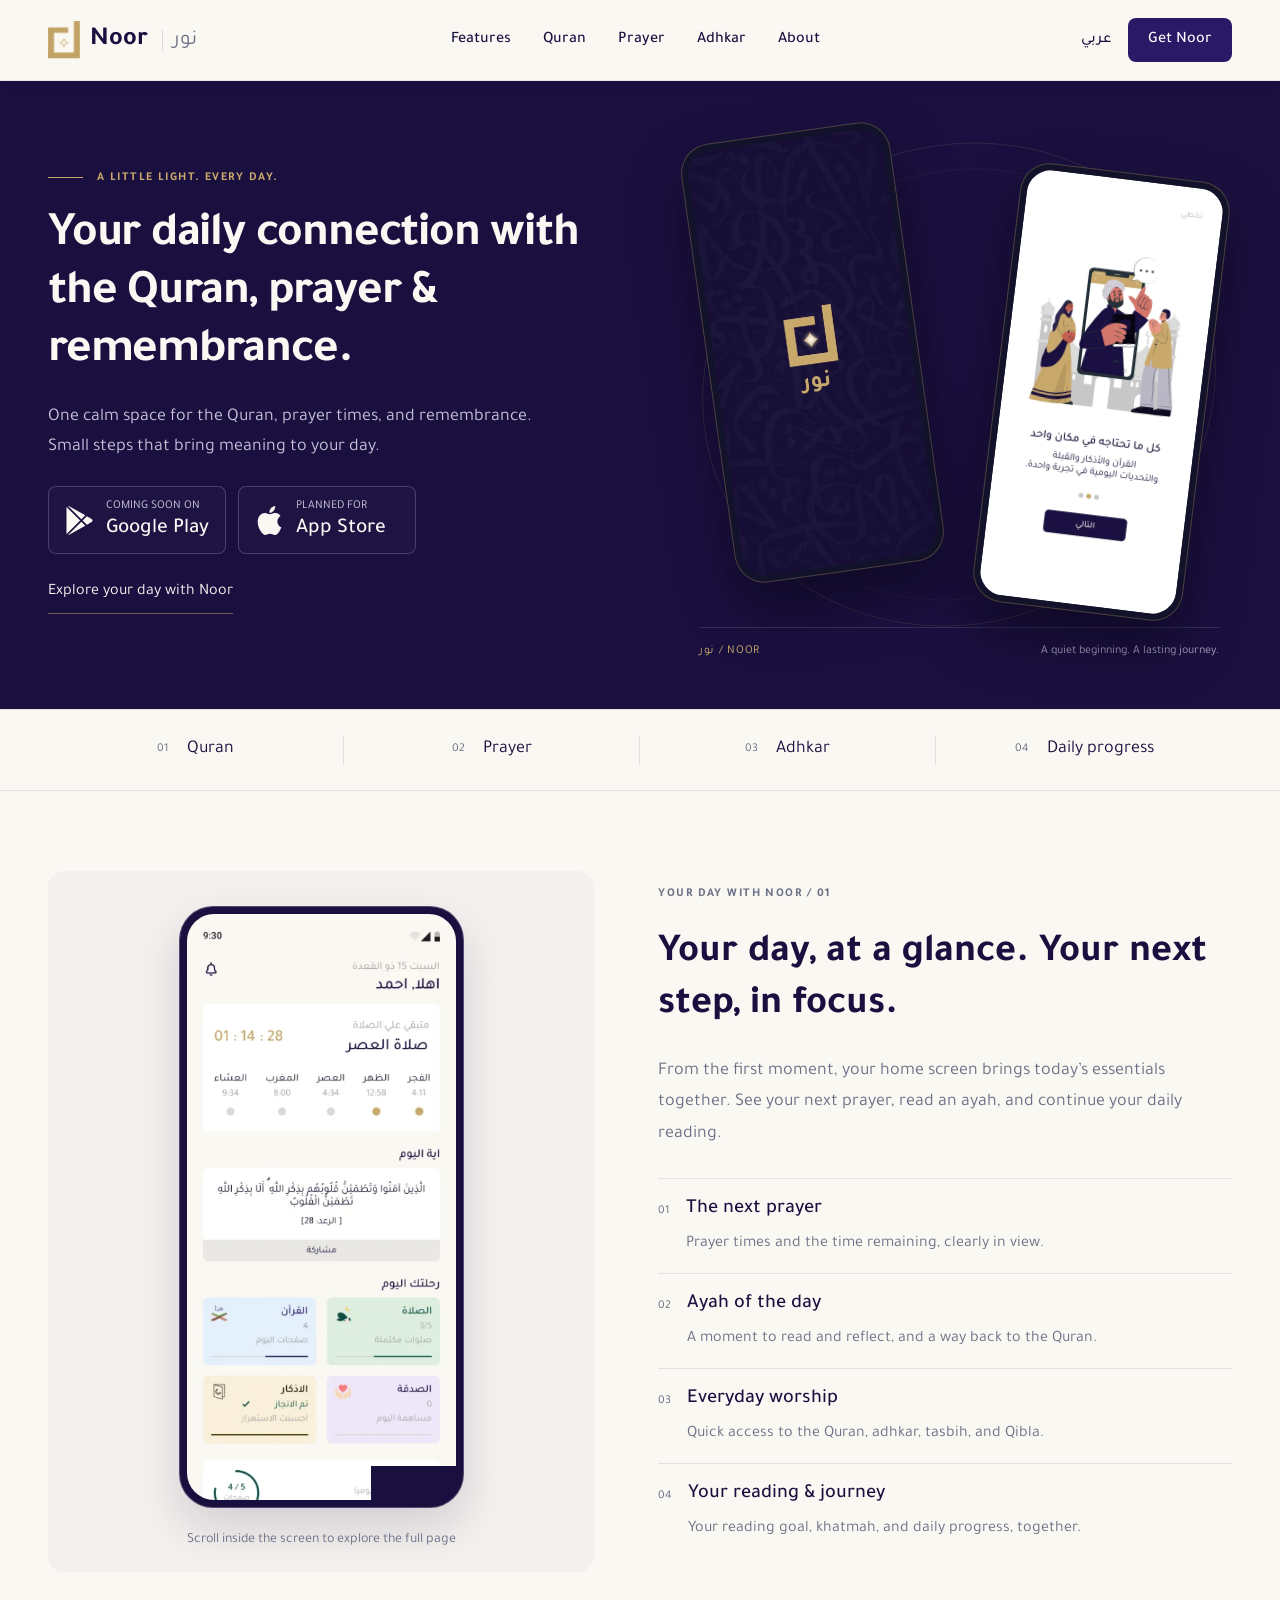
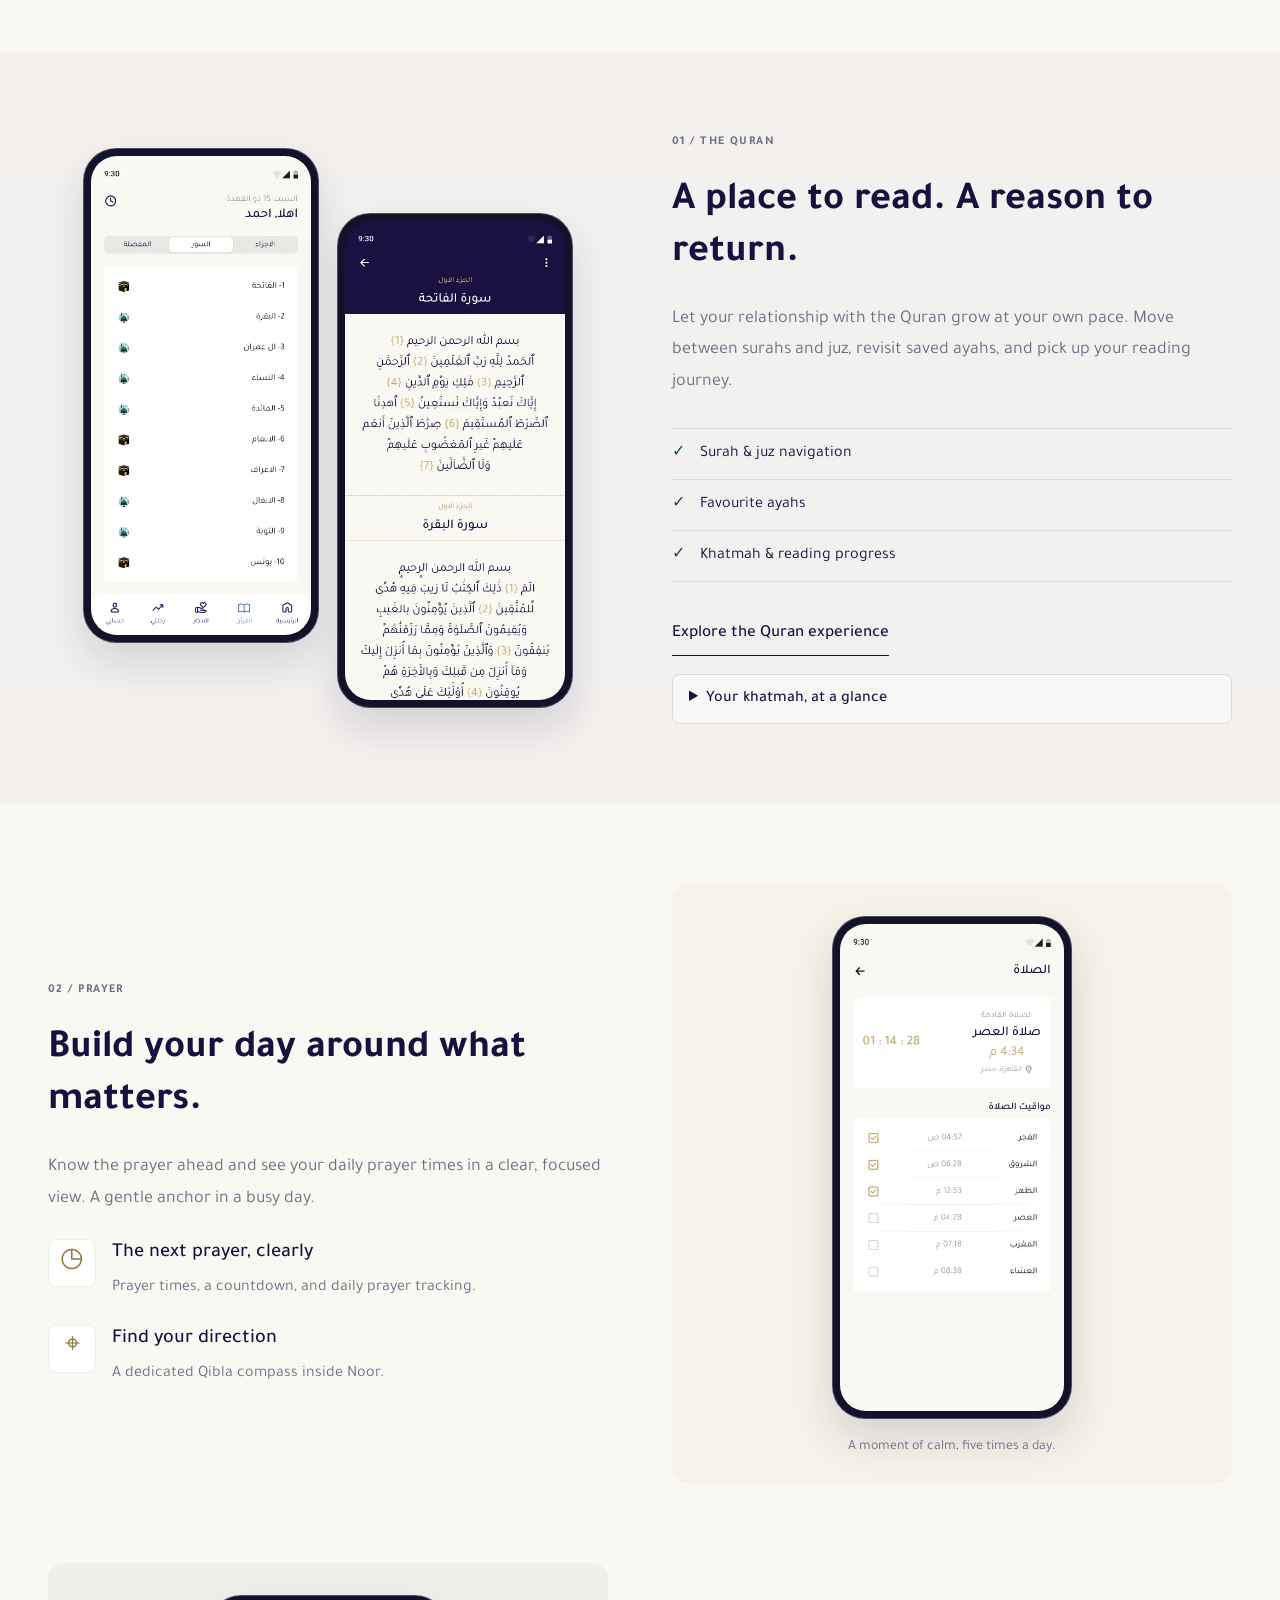
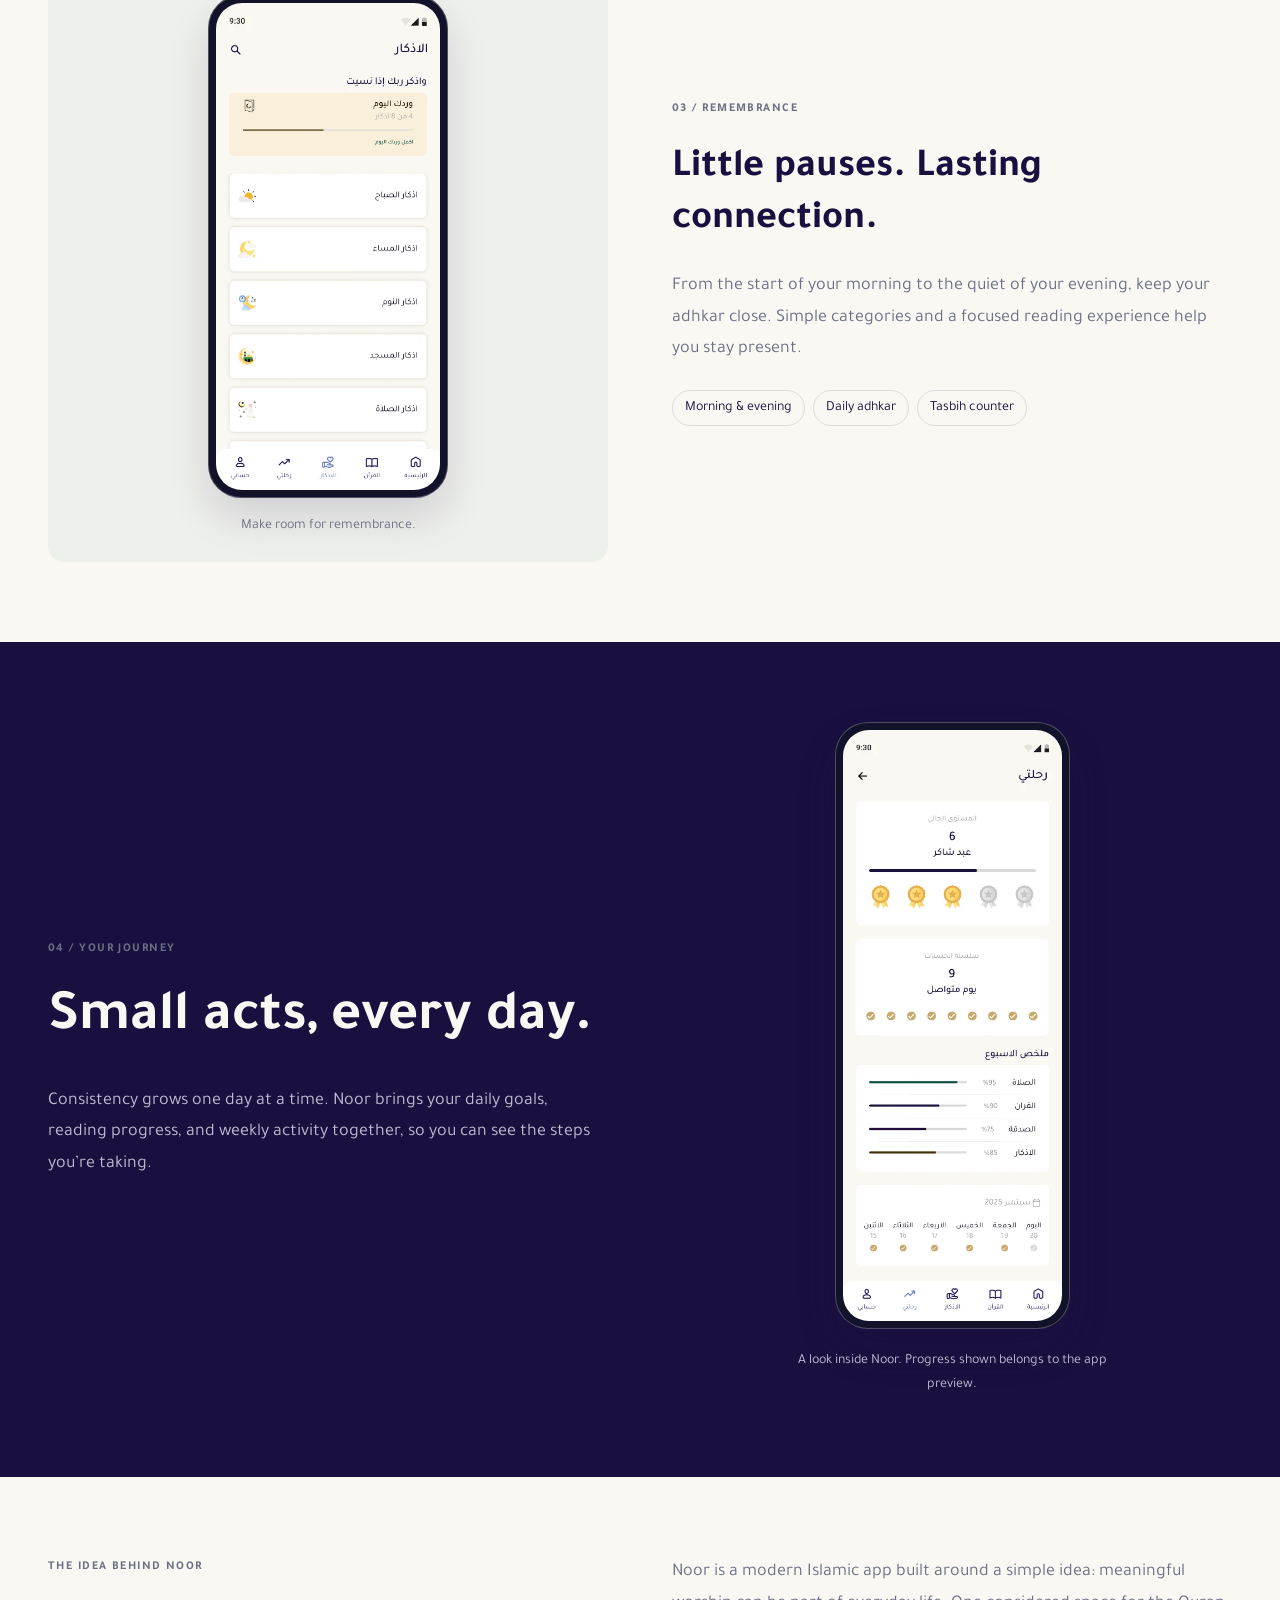
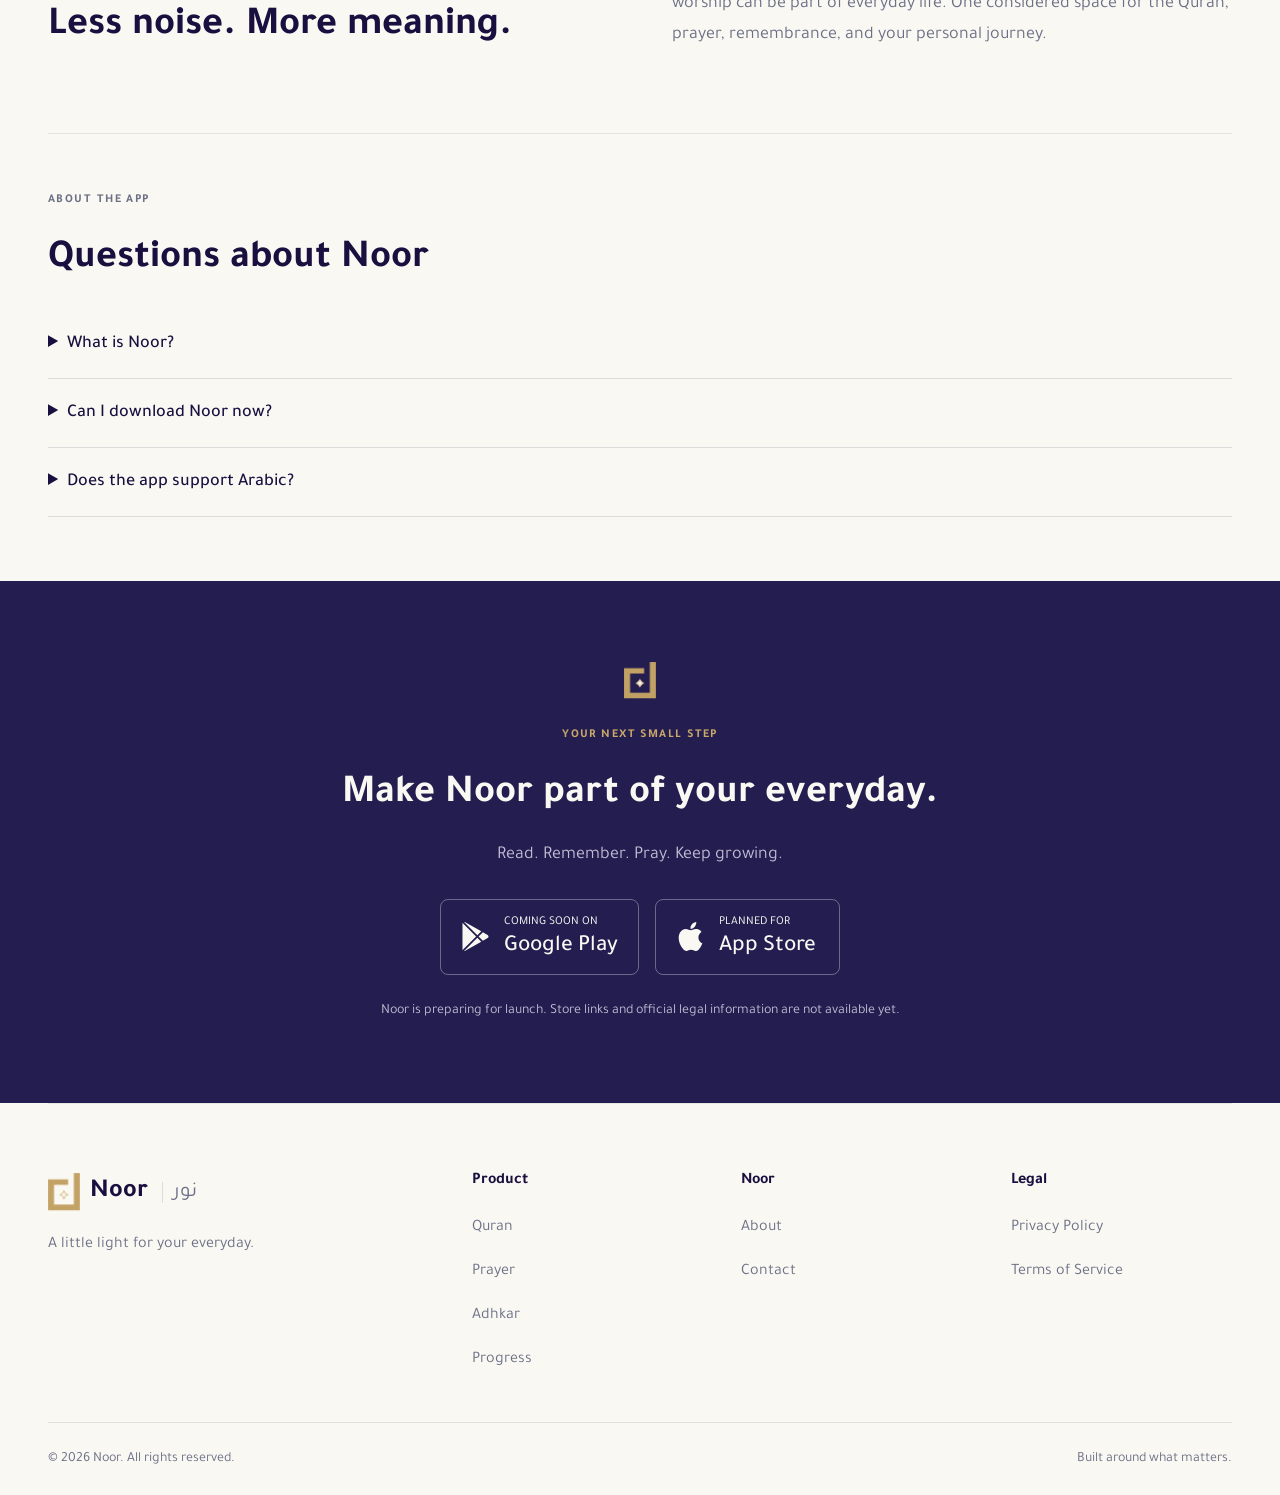
==== en/index.html @ 173e36ae "first commit" ====
<!doctype html>
<html lang="en" dir="ltr"><head><meta charset="utf-8"><meta name="viewport" content="width=device-width, initial-scale=1"><title>Noor — Quran, Prayer Times &amp; Adhkar App</title><meta name="description" content="Discover Noor, an Islamic app for Quran reading, khatmah progress, prayer times, adhkar, tasbih and Qibla. Explore the app ahead of launch."><meta property="og:title" content="Noor — Quran, Prayer Times &amp; Adhkar App"><meta property="og:description" content="Discover Noor, an Islamic app for Quran reading, khatmah progress, prayer times, adhkar, tasbih and Qibla. Explore the app ahead of launch."><meta property="og:type" content="website"><meta property="og:image" content="https://noor-daily-companion.kimberlysmithv894339.chatgpt.site/assets/noor-share-original.jpg"><meta property="og:image:width" content="1200"><meta property="og:image:height" content="630"><meta property="og:image:type" content="image/jpeg"><meta property="og:image:alt" content="نور — رفيقك اليومي في رحلتك الإيمانية"><meta name="twitter:image" content="https://noor-daily-companion.kimberlysmithv894339.chatgpt.site/assets/noor-share-original.jpg"><meta name="twitter:card" content="summary_large_image"><meta name="twitter:title" content="Noor — Quran, Prayer Times &amp; Adhkar App"><meta name="twitter:description" content="Discover Noor, an Islamic app for Quran reading, khatmah progress, prayer times, adhkar, tasbih and Qibla. Explore the app ahead of launch."><link rel="canonical" href="https://noor-daily-companion.kimberlysmithv894339.chatgpt.site/en/"><link rel="icon" href="/assets/logo-transparent.png"><link rel="stylesheet" href="/style.css"><script src="/config.js" defer></script><script src="/app.js" defer></script><meta name="robots" content="index,follow,max-image-preview:large"><meta property="og:url" content="https://noor-daily-companion.kimberlysmithv894339.chatgpt.site/en/"><meta property="og:locale" content="en_US"><meta property="og:locale:alternate" content="ar_AR"><meta property="og:site_name" content="Noor — نور"><link rel="alternate" hreflang="ar" href="https://noor-daily-companion.kimberlysmithv894339.chatgpt.site/"><link rel="alternate" hreflang="en" href="https://noor-daily-companion.kimberlysmithv894339.chatgpt.site/en/"><link rel="alternate" hreflang="x-default" href="https://noor-daily-companion.kimberlysmithv894339.chatgpt.site/"><script type="application/ld+json">{"@context": "https://schema.org", "@graph": [{"@type": "Organization", "@id": "https://noor-daily-companion.kimberlysmithv894339.chatgpt.site/#organization", "name": "Noor — نور", "url": "https://noor-daily-companion.kimberlysmithv894339.chatgpt.site/", "logo": {"@type": "ImageObject", "url": "https://noor-daily-companion.kimberlysmithv894339.chatgpt.site/assets/logo-transparent.png"}}, {"@type": "WebSite", "@id": "https://noor-daily-companion.kimberlysmithv894339.chatgpt.site/#website", "url": "https://noor-daily-companion.kimberlysmithv894339.chatgpt.site/", "name": "Noor — نور", "inLanguage": ["ar", "en"], "publisher": {"@id": "https://noor-daily-companion.kimberlysmithv894339.chatgpt.site/#organization"}}, {"@type": "WebPage", "@id": "https://noor-daily-companion.kimberlysmithv894339.chatgpt.site/en/#webpage", "url": "https://noor-daily-companion.kimberlysmithv894339.chatgpt.site/en/", "name": "Noor — Quran, Prayer Times & Adhkar App", "description": "Discover Noor, an Islamic app for Quran reading, khatmah progress, prayer times, adhkar, tasbih and Qibla. Explore the app ahead of launch.", "inLanguage": "en", "isPartOf": {"@id": "https://noor-daily-companion.kimberlysmithv894339.chatgpt.site/#website"}, "about": {"@id": "https://noor-daily-companion.kimberlysmithv894339.chatgpt.site/#app"}}, {"@type": "SoftwareApplication", "@id": "https://noor-daily-companion.kimberlysmithv894339.chatgpt.site/#app", "name": "Noor — نور", "applicationCategory": "LifestyleApplication", "description": "Noor is an Islamic app that brings together Quran reading, prayer times, adhkar, tasbih, Qibla, and reading progress.", "url": "https://noor-daily-companion.kimberlysmithv894339.chatgpt.site/", "publisher": {"@id": "https://noor-daily-companion.kimberlysmithv894339.chatgpt.site/#organization"}}]}</script></head>
<body><a class="skip" href="/en/#main" data-en="Skip to content" data-ar="انتقل إلى المحتوى">Skip to content</a>
<header><div class="wrap head"><a class="brand" href="/en/#" aria-label="Noor home"><img src="[data-uri]" width="32" height="39" alt=""><span>Noor <span class="arabic-name">نور</span></span></a><nav id="navigation" aria-label="Main navigation"><a href="/en/#home-experience" data-en="Features" data-ar="المميزات">Features</a><a href="/en/#quran" data-en="Quran" data-ar="القرآن">Quran</a><a href="/en/#prayer" data-en="Prayer" data-ar="الصلاة">Prayer</a><a href="/en/#adhkar" data-en="Adhkar" data-ar="الأذكار">Adhkar</a><a href="/en/#about" data-en="About" data-ar="عن نور">About</a></nav><div class="head-actions"><a class="lang" id="language" href="/" lang="ar" hreflang="ar" aria-label="عرض الموقع بالعربية">عربي</a><a class="button small" href="/en/#download" data-en="Get Noor" data-ar="احصل على نور">Get Noor</a><button class="menu" id="menu" aria-expanded="false" aria-controls="navigation" aria-label="Open navigation">☰</button></div></div></header>
<main id="main"><div class="hero-shell"><section class="hero wrap"><div class="hero-copy"><div class="eyebrow"><span class="line"></span><span class="" data-ar="نورٌ يرافق رحلتك" data-en="A LITTLE LIGHT. EVERY DAY.">A LITTLE LIGHT. EVERY DAY.</span></div><h1 class="" data-ar="صلتك اليومية بالقرآن والصلاة والذكر." data-en="Your daily connection with the Quran, prayer & remembrance.">Your daily connection with the Quran, prayer &amp; remembrance.</h1><p class="" data-ar="مساحة واحدة هادئة للقرآن ومواقيت الصلاة والأذكار. وخطوات صغيرة تمنح يومك معنى." data-en="One calm space for the Quran, prayer times, and remembrance. Small steps that bring meaning to your day.">One calm space for the Quran, prayer times, and remembrance. Small steps that bring meaning to your day.</p><div class="store-buttons hero-stores"><a href="/en/#launch-info" data-config="GOOGLE_PLAY_URL"><svg aria-hidden="true" focusable="false" fill="currentColor" role="img" viewBox="0 0 24 24" xmlns="http://www.w3.org/2000/svg"><path d="M22.018 13.298l-3.919 2.218-3.515-3.493 3.543-3.521 3.891 2.202a1.49 1.49 0 0 1 0 2.594zM1.337.924a1.486 1.486 0 0 0-.112.568v21.017c0 .217.045.419.124.6l11.155-11.087L1.337.924zm12.207 10.065l3.258-3.238L3.45.195a1.466 1.466 0 0 0-.946-.179l11.04 10.973zm0 2.067l-11 10.933c.298.036.612-.016.906-.183l13.324-7.54-3.23-3.21z"/></svg><span><small class="" data-ar="قريباً على" data-en="COMING SOON ON">COMING SOON ON</small><b dir="ltr">Google Play</b></span></a><a href="/en/#launch-info" data-config="APP_STORE_URL"><svg aria-hidden="true" focusable="false" fill="currentColor" role="img" viewBox="0 0 24 24" xmlns="http://www.w3.org/2000/svg"><path d="M12.152 6.896c-.948 0-2.415-1.078-3.96-1.04-2.04.027-3.91 1.183-4.961 3.014-2.117 3.675-.546 9.103 1.519 12.09 1.013 1.454 2.208 3.09 3.792 3.039 1.52-.065 2.09-.987 3.935-.987 1.831 0 2.35.987 3.96.948 1.637-.026 2.676-1.48 3.676-2.948 1.156-1.688 1.636-3.325 1.662-3.415-.039-.013-3.182-1.221-3.22-4.857-.026-3.04 2.48-4.494 2.597-4.559-1.429-2.09-3.623-2.324-4.39-2.376-2-.156-3.675 1.09-4.61 1.09zM15.53 3.83c.843-1.012 1.4-2.427 1.245-3.83-1.207.052-2.662.805-3.532 1.818-.78.896-1.454 2.338-1.273 3.714 1.338.104 2.715-.688 3.559-1.701"/></svg><span><small class="" data-ar="لاحقاً على" data-en="PLANNED FOR">PLANNED FOR</small><b dir="ltr">App Store</b></span></a></div><a class="hero-explore" href="/en/#home-experience" data-ar="اكتشف يومك مع نور" data-en="Explore your day with Noor">Explore your day with Noor</a><div class="hero-note" data-ar="التطبيق قيد التجهيز للإطلاق" data-en="Preparing for launch">Preparing for launch</div></div><div class="hero-art hero-new"><div class="hero-orbit" aria-hidden="true"></div><div class="phone splash-phone"><img src="[data-uri]" width="941" height="2048" alt="شاشة افتتاح نور / Noor splash screen"></div><div class="phone onboarding-phone"><img src="[data-uri]" width="402" height="874" alt="شاشة التعريف بتطبيق نور / Noor onboarding screen"></div><div class="hero-art-footer"><span>نور / NOOR</span><span class="" data-ar="بداية هادئة، لرحلة تستمرّ." data-en="A quiet beginning. A lasting journey.">A quiet beginning. A lasting journey.</span></div></div></section></div>
<div class="value-strip"><div class="wrap"><span><b>01</b><span data-en="Quran" data-ar="القرآن">Quran</span></span><span><b>02</b><span data-en="Prayer" data-ar="الصلاة">Prayer</span></span><span><b>03</b><span data-en="Adhkar" data-ar="الأذكار">Adhkar</span></span><span><b>04</b><span data-en="Daily progress" data-ar="التقدّم اليومي">Daily progress</span></span></div></div>
<section id="home-experience" class="home-experience wrap reveal"><div class="home-visual"><div class="home-phone phone"><div class="home-scroll" tabindex="0" aria-label="تصفّح صورة الصفحة الرئيسية للتطبيق / Scroll the app home screenshot"><img src="[data-uri]" width="372" height="2048" alt="الصفحة الرئيسية لنور: الصلاة وآية اليوم والأذكار وتقدّم الختمة / Noor home screen"></div></div><p class="home-hint" data-ar="مرّر داخل الشاشة لاكتشاف الصفحة كاملة" data-en="Scroll inside the screen to explore the full page">Scroll inside the screen to explore the full page</p></div><div class="home-copy"><div class="eyebrow"><span class="" data-ar="يومك مع نور / 01" data-en="YOUR DAY WITH NOOR / 01">YOUR DAY WITH NOOR / 01</span></div><h2 class="" data-ar="يومك في لمحة. وخطوتك التالية واضحة." data-en="Your day, at a glance. Your next step, in focus.">Your day, at a glance. Your next step, in focus.</h2><p class="" data-ar="من أول لحظة، تجمع الصفحة الرئيسية ما تحتاجه اليوم. تعرف موعد صلاتك، تقرأ آية، وتتابع وردك دون تنقّل كثير." data-en="From the first moment, your home screen brings today’s essentials together. See your next prayer, read an ayah, and continue your daily reading.">From the first moment, your home screen brings today’s essentials together. See your next prayer, read an ayah, and continue your daily reading.</p><div class="home-points"><article><span>01</span><div><h3 class="" data-ar="الصلاة القادمة" data-en="The next prayer">The next prayer</h3><p class="" data-ar="المواقيت والوقت المتبقي أمامك، لتبقى الصلاة حاضرة في يومك." data-en="Prayer times and the time remaining, clearly in view.">Prayer times and the time remaining, clearly in view.</p></div></article><article><span>02</span><div><h3 class="" data-ar="آية اليوم" data-en="Ayah of the day">Ayah of the day</h3><p class="" data-ar="لحظة قراءة وتأمّل، تفتح لك باب العودة إلى القرآن." data-en="A moment to read and reflect, and a way back to the Quran.">A moment to read and reflect, and a way back to the Quran.</p></div></article><article><span>03</span><div><h3 class="" data-ar="عباداتك اليومية" data-en="Everyday worship">Everyday worship</h3><p class="" data-ar="وصول سريع للقرآن والأذكار والتسبيح والقبلة في مكان واحد." data-en="Quick access to the Quran, adhkar, tasbih, and Qibla.">Quick access to the Quran, adhkar, tasbih, and Qibla.</p></div></article><article><span>04</span><div><h3 class="" data-ar="وردك ورحلتك" data-en="Your reading & journey">Your reading &amp; journey</h3><p class="" data-ar="هدف القراءة واستكمال الختمة وتقدّمك اليومي، بخطوات واضحة." data-en="Your reading goal, khatmah, and daily progress, together.">Your reading goal, khatmah, and daily progress, together.</p></div></article></div></div></section>

<section class="quran-section" id="quran"><div class="wrap split"><div class="screen-pair"><div class="phone"><img src="[data-uri]" width="402" height="874" alt="Noor surah navigation"></div><div class="phone offset"><img src="[data-uri]" width="402" height="874" alt="Noor Quran reading view"></div></div><div class="section-copy"><div class="eyebrow" data-en="01 / THE QURAN" data-ar="01 / القرآن الكريم">01 / THE QURAN</div><h2 data-en="A place to read. A reason to return." data-ar="مساحة للقراءة، وخطوة للاستمرار.">A place to read. A reason to return.</h2><p data-en="Let your relationship with the Quran grow at your own pace. Move between surahs and juz, revisit saved ayahs, and pick up your reading journey." data-ar="نمِّ صلتك بالقرآن بإيقاع يناسبك. تنقّل بين السور والأجزاء، وعُد إلى الآيات المحفوظة، واستكمل رحلة القراءة.">Let your relationship with the Quran grow at your own pace. Move between surahs and juz, revisit saved ayahs, and pick up your reading journey.</p><ul class="details"><li data-en="Surah & juz navigation" data-ar="التنقّل بين السور والأجزاء">Surah &amp; juz navigation</li><li data-en="Favourite ayahs" data-ar="الآيات المفضّلة">Favourite ayahs</li><li data-en="Khatmah & reading progress" data-ar="الختمة وتقدّم القراءة">Khatmah &amp; reading progress</li></ul><a class="text-link" href="/en/#quran-preview" data-open-khatmah data-en="Explore the Quran experience" data-ar="اكتشف تجربة القرآن">Explore the Quran experience</a><details id="quran-preview"><summary data-en="Your khatmah, at a glance" data-ar="ختمتك في لمحة">Your khatmah, at a glance</summary><div class="khatmah-preview"><div class="khatmah-viewport" tabindex="0" aria-label="تصفّح معاينة الختمة / Scroll khatmah preview"><img src="[data-uri]" width="402" height="874" alt="Noor khatmah progress screen"></div><p data-ar="معاينة من التطبيق · مرّر لرؤية الشاشة كاملة" data-en="App preview · scroll to see the full screen">App preview · scroll to see the full screen</p></div></details></div></div></section>
<section class="wrap split prayer-section" id="prayer"><div class="section-copy"><div class="eyebrow" data-en="02 / PRAYER" data-ar="02 / الصلاة">02 / PRAYER</div><h2 data-en="Build your day around what matters." data-ar="رتّب يومك حول ما يهمّك.">Build your day around what matters.</h2><p data-en="Know the prayer ahead and see your daily prayer times in a clear, focused view. A gentle anchor in a busy day." data-ar="تعرّف على الصلاة القادمة ومواقيت صلواتك اليومية في عرض واضح. لحظة طمأنينة وسط يوم مزدحم.">Know the prayer ahead and see your daily prayer times in a clear, focused view. A gentle anchor in a busy day.</p><div class="mini-feature"><span class="mini-icon">◷</span><div><h3 data-en="The next prayer, clearly" data-ar="الصلاة القادمة بوضوح">The next prayer, clearly</h3><p data-en="Prayer times, a countdown, and daily prayer tracking." data-ar="مواقيت الصلاة، والوقت المتبقي، ومتابعة الصلوات اليومية.">Prayer times, a countdown, and daily prayer tracking.</p></div></div><div class="mini-feature"><span class="mini-icon">⌖</span><div><h3 data-en="Find your direction" data-ar="اعرف اتجاهك">Find your direction</h3><p data-en="A dedicated Qibla compass inside Noor." data-ar="بوصلة مخصّصة لاتجاه القبلة داخل نور.">A dedicated Qibla compass inside Noor.</p></div></div></div><div class="single-screen gold-surface"><div class="phone"><img src="[data-uri]" width="402" height="874" alt="Noor prayer times and daily prayer tracking"></div><span class="surface-caption" data-en="A moment of calm, five times a day." data-ar="لحظة طمأنينة، خمس مرات كل يوم.">A moment of calm, five times a day.</span></div></section>
<section class="wrap split adhkar-section" id="adhkar"><div class="single-screen green-surface"><div class="phone"><img src="[data-uri]" width="402" height="874" alt="Noor morning, evening and daily adhkar categories"></div><span class="surface-caption" data-en="Make room for remembrance." data-ar="امنح الذكر مساحة في يومك.">Make room for remembrance.</span></div><div class="section-copy"><div class="eyebrow" data-en="03 / REMEMBRANCE" data-ar="03 / الذكر">03 / REMEMBRANCE</div><h2 data-en="Little pauses. Lasting connection." data-ar="لحظات صغيرة، وصلة تستمرّ.">Little pauses. Lasting connection.</h2><p data-en="From the start of your morning to the quiet of your evening, keep your adhkar close. Simple categories and a focused reading experience help you stay present." data-ar="من بداية صباحك إلى هدوء المساء، اجعل أذكارك قريبة. أقسام بسيطة وتجربة قراءة واضحة تساعدك على حضور القلب.">From the start of your morning to the quiet of your evening, keep your adhkar close. Simple categories and a focused reading experience help you stay present.</p><div class="tags"><span data-en="Morning & evening" data-ar="الصباح والمساء">Morning &amp; evening</span><span data-en="Daily adhkar" data-ar="الأذكار اليومية">Daily adhkar</span><span data-en="Tasbih counter" data-ar="عدّاد التسبيح">Tasbih counter</span></div></div></section>
<section class="journey" id="progress"><div class="wrap split"><div class="section-copy"><div class="eyebrow" data-en="04 / YOUR JOURNEY" data-ar="04 / رحلتك">04 / YOUR JOURNEY</div><h2 data-en="Small acts, every day." data-ar="خطوات صغيرة، كل يوم.">Small acts, every day.</h2><p data-en="Consistency grows one day at a time. Noor brings your daily goals, reading progress, and weekly activity together, so you can see the steps you’re taking." data-ar="تنمو الاستمرارية يوماً بعد يوم. يجمع نور أهدافك اليومية وتقدّم القراءة ونشاط الأسبوع، لترى الخطوات التي تقطعها.">Consistency grows one day at a time. Noor brings your daily goals, reading progress, and weekly activity together, so you can see the steps you’re taking.</p></div><div class="journey-image"><div class="phone"><img src="[data-uri]" width="402" height="1085" alt="Noor journey screen with weekly activity, streaks and achievements"></div><small data-en="A look inside Noor. Progress shown belongs to the app preview." data-ar="لمحة من نور. التقدّم المعروض جزء من صورة التطبيق.">A look inside Noor. Progress shown belongs to the app preview.</small></div></div></section>
<section class="wrap about" id="about"><div><div class="eyebrow" data-en="THE IDEA BEHIND NOOR" data-ar="الفكرة وراء نور">THE IDEA BEHIND NOOR</div><h2 data-en="Less noise. More meaning." data-ar="هدوء أكثر، ومعنى أعمق.">Less noise. More meaning.</h2></div><div><p data-en="Noor is a modern Islamic app built around a simple idea: meaningful worship can be part of everyday life. One considered space for the Quran, prayer, remembrance, and your personal journey." data-ar="نور تطبيق إسلامي حديث ينطلق من فكرة بسيطة: أن تكون العبادة جزءاً من الحياة اليومية. مساحة واحدة للقرآن والصلاة والذكر ورحلتك الشخصية.">Noor is a modern Islamic app built around a simple idea: meaningful worship can be part of everyday life. One considered space for the Quran, prayer, remembrance, and your personal journey.</p></div></section>

<section class="faq wrap" id="faq"><div class="eyebrow" data-ar="عن التطبيق" data-en="ABOUT THE APP">ABOUT THE APP</div><h2 data-ar="أسئلة عن نور" data-en="Questions about Noor">Questions about Noor</h2><details><summary data-ar="ما هو تطبيق نور؟" data-en="What is Noor?">What is Noor?</summary><p data-ar="نور تطبيق إسلامي يجمع قراءة القرآن ومواقيت الصلاة والأذكار والتسبيح والقبلة ومتابعة ورد القراءة في تجربة واحدة." data-en="Noor is an Islamic app that brings together Quran reading, prayer times, adhkar, tasbih, Qibla, and reading progress.">Noor is an Islamic app that brings together Quran reading, prayer times, adhkar, tasbih, Qibla, and reading progress.</p></details><details><summary data-ar="هل نور متاح للتحميل الآن؟" data-en="Can I download Noor now?">Can I download Noor now?</summary><p data-ar="التطبيق قيد التجهيز للإطلاق. لم تُضف روابط تحميل رسمية بعد؛ إطلاق Google Play مخطط أولاً، وApp Store لاحقاً." data-en="Noor is preparing for launch. Official download links have not been added yet. Google Play is planned first, with App Store later.">Noor is preparing for launch. Official download links have not been added yet. Google Play is planned first, with App Store later.</p></details><details><summary data-ar="هل التطبيق يدعم العربية؟" data-en="Does the app support Arabic?">Does the app support Arabic?</summary><p data-ar="الصور المعروضة تُظهر واجهة التطبيق بالعربية. هذا الموقع متاح بالعربية والإنجليزية." data-en="The supplied app previews show an Arabic interface. This website is available in Arabic and English.">The supplied app previews show an Arabic interface. This website is available in Arabic and English.</p></details></section><section class="download" id="download"><div class="wrap"><img src="[data-uri]" width="32" height="39" alt="Noor logo"><div class="eyebrow" data-en="YOUR NEXT SMALL STEP" data-ar="خطوتك الصغيرة القادمة">YOUR NEXT SMALL STEP</div><h2 data-en="Make Noor part of your everyday." data-ar="اجعل نور جزءاً من يومك.">Make Noor part of your everyday.</h2><p data-en="Read. Remember. Pray. Keep growing." data-ar="اقرأ. اذكر. صلِّ. واستمرّ.">Read. Remember. Pray. Keep growing.</p><div class="store-buttons"><a href="/en/#launch-info" data-config="GOOGLE_PLAY_URL"><svg aria-hidden="true" focusable="false" fill="currentColor" role="img" viewBox="0 0 24 24" xmlns="http://www.w3.org/2000/svg"><path d="M22.018 13.298l-3.919 2.218-3.515-3.493 3.543-3.521 3.891 2.202a1.49 1.49 0 0 1 0 2.594zM1.337.924a1.486 1.486 0 0 0-.112.568v21.017c0 .217.045.419.124.6l11.155-11.087L1.337.924zm12.207 10.065l3.258-3.238L3.45.195a1.466 1.466 0 0 0-.946-.179l11.04 10.973zm0 2.067l-11 10.933c.298.036.612-.016.906-.183l13.324-7.54-3.23-3.21z"/></svg><span><small data-en="COMING SOON ON" data-ar="قريباً على">COMING SOON ON</small><b>Google Play</b></span></a><a href="/en/#launch-info" data-config="APP_STORE_URL"><svg aria-hidden="true" focusable="false" fill="currentColor" role="img" viewBox="0 0 24 24" xmlns="http://www.w3.org/2000/svg"><path d="M12.152 6.896c-.948 0-2.415-1.078-3.96-1.04-2.04.027-3.91 1.183-4.961 3.014-2.117 3.675-.546 9.103 1.519 12.09 1.013 1.454 2.208 3.09 3.792 3.039 1.52-.065 2.09-.987 3.935-.987 1.831 0 2.35.987 3.96.948 1.637-.026 2.676-1.48 3.676-2.948 1.156-1.688 1.636-3.325 1.662-3.415-.039-.013-3.182-1.221-3.22-4.857-.026-3.04 2.48-4.494 2.597-4.559-1.429-2.09-3.623-2.324-4.39-2.376-2-.156-3.675 1.09-4.61 1.09zM15.53 3.83c.843-1.012 1.4-2.427 1.245-3.83-1.207.052-2.662.805-3.532 1.818-.78.896-1.454 2.338-1.273 3.714 1.338.104 2.715-.688 3.559-1.701"/></svg><span><small data-en="PLANNED FOR" data-ar="لاحقاً على">PLANNED FOR</small><b>App Store</b></span></a></div><p class="launch-info" id="launch-info" data-en="Noor is preparing for launch. Store links and official legal information are not available yet." data-ar="نور يستعد للإطلاق. روابط المتاجر والمعلومات القانونية الرسمية لم تتوفر بعد.">Noor is preparing for launch. Store links and official legal information are not available yet.</p></div></section>
</main><footer class="wrap"><div class="footer-top"><div><a class="brand" href="/en/#"><img src="[data-uri]" width="32" height="39" alt=""><span>Noor <span class="arabic-name">نور</span></span></a><p data-en="A little light for your everyday." data-ar="نورٌ يرافق يومك.">A little light for your everyday.</p></div><div><h3 data-en="Product" data-ar="التطبيق">Product</h3><a href="/en/#quran" data-en="Quran" data-ar="القرآن">Quran</a><a href="/en/#prayer" data-en="Prayer" data-ar="الصلاة">Prayer</a><a href="/en/#adhkar" data-en="Adhkar" data-ar="الأذكار">Adhkar</a><a href="/en/#progress" data-en="Progress" data-ar="التقدّم">Progress</a></div><div><h3 data-en="Noor" data-ar="نور">Noor</h3><a href="/en/#about" data-en="About" data-ar="عن نور">About</a><a data-config="CONTACT_URL" href="/en/#launch-info" data-en="Contact" data-ar="تواصل معنا">Contact</a></div><div><h3 data-en="Legal" data-ar="المعلومات القانونية">Legal</h3><a data-config="PRIVACY_URL" href="/en/#launch-info" data-en="Privacy Policy" data-ar="سياسة الخصوصية">Privacy Policy</a><a data-config="TERMS_URL" href="/en/#launch-info" data-en="Terms of Service" data-ar="شروط الاستخدام">Terms of Service</a></div></div><div class="footer-bottom"><span data-en="© 2026 Noor. All rights reserved." data-ar="© 2026 نور. جميع الحقوق محفوظة.">© 2026 Noor. All rights reserved.</span><span data-en="Built around what matters." data-ar="حول ما يمنح يومك معنى.">Built around what matters.</span></div></footer></body></html>
---- style.css ----
@font-face{font-family:Tajawal;src:url('assets/tajawal-400.ttf');font-weight:400;font-display:swap}@font-face{font-family:Tajawal;src:url('assets/tajawal-500.ttf');font-weight:500;font-display:swap}@font-face{font-family:Tajawal;src:url('assets/tajawal-700.ttf');font-weight:700;font-display:swap}
:root{--navy:#1A1040;--purple:#291966;--card:#241D50;--gold:#C9A86A;--cream:#FAF8F3;--slate:#6B7085;--green:#0E4F44;--border:#D9D9D9}*{box-sizing:border-box}html{scroll-behavior:smooth;scroll-padding-top:100px}body{margin:0;background:var(--cream);color:var(--navy);font-family:Tajawal,Arial,sans-serif;font-size:18px;line-height:1.6}a{color:inherit;text-decoration:none}button{font:inherit;cursor:pointer}img{max-width:100%;display:block}h1,h2,h3,p{margin:0}h1,h2{line-height:1.13;font-weight:500;letter-spacing:-.025em}h1{font-size:clamp(40px,4.3vw,66px);max-width:680px}h2{font-size:clamp(34px,3.3vw,50px)}h3{font-size:24px;line-height:1.35;font-weight:500}p{color:var(--slate)}em{font-style:normal;color:var(--purple)}.wrap{width:min(1200px,calc(100% - 96px));margin-inline:auto}.skip{position:fixed;top:-100px;background:white;padding:12px;z-index:100}.skip:focus{top:5px}header{background:#faf8f3f5;border-bottom:1px solid #1a104014;position:sticky;top:0;z-index:10;backdrop-filter:blur(12px)}.head{display:flex;align-items:center;justify-content:space-between;gap:28px;min-height:88px}.brand{display:flex;align-items:center;gap:12px;font-size:27px;font-weight:700;line-height:1}.brand img{object-fit:contain}.arabic-name{font-weight:400;font-size:21px;color:var(--slate);border-inline-start:1px solid #1a104020;margin-inline-start:8px;padding-inline-start:10px}nav{display:flex;gap:28px;font-size:16px}nav a:hover,.text-link:hover{color:var(--purple);text-decoration:underline;text-underline-offset:6px}.head-actions{display:flex;align-items:center;gap:18px}.lang{border:0;background:transparent;color:var(--navy);min-width:44px;min-height:44px}.button{display:inline-flex;justify-content:center;align-items:center;background:var(--purple);color:white;min-height:52px;padding:10px 30px;border-radius:8px;font-weight:500;font-size:18px;transition:background .2s}.button:hover{background:var(--navy)}.button.small{min-height:44px;font-size:16px;padding:8px 23px}.menu{display:none;border:0;background:transparent;width:44px;height:44px}.hero{display:grid;grid-template-columns:1.1fr 1fr;gap:40px;align-items:center;min-height:755px;padding-block:60px 65px}.eyebrow{font-size:13px;font-weight:700;letter-spacing:.12em;display:flex;align-items:center;gap:14px;margin-bottom:24px}.line{width:35px;height:1px;background:var(--gold)}.hero-copy>p{max-width:520px;font-size:20px;line-height:1.7;margin-top:25px}.actions{display:flex;align-items:center;gap:30px;margin-top:32px}.text-link{font-weight:500;font-size:17px;border-bottom:1px solid currentColor;padding-block:7px;display:inline-block}.hero-note{font-size:14px;color:var(--slate);margin-top:24px}.hero-art{height:580px;position:relative;background:#EEE9F5;border-radius:180px 180px 16px 16px;isolation:isolate;margin-inline-start:15px}.phone{background:#12122A;border-radius:33px;padding:7px;width:234px;box-shadow:0 20px 40px #1a104023;overflow:hidden;border:1px solid #ffffff40;flex:none}.phone img{width:100%;height:auto;border-radius:26px}.hero-art .phone{position:absolute;width:235px}.hero-art .front{top:74px;inset-inline-end:40px;transform:rotate(5deg);z-index:2}.hero-art .back{top:30px;inset-inline-start:15px;transform:rotate(-8deg);width:219px;filter:brightness(.98)}.art-label{position:absolute;inset-inline-end:34px;top:25px;font-size:11px;letter-spacing:.12em;color:var(--purple)}.art-caption{position:absolute;bottom:10px;inset-inline:22px;display:flex;align-items:center;justify-content:center;gap:16px;font-size:13px;color:var(--purple)}.art-caption>span:first-child{font-size:28px;font-weight:700;color:#86703f}.value-strip{border-block:1px solid #1a10401a}.value-strip .wrap{display:grid;grid-template-columns:repeat(4,1fr);padding-block:25px}.value-strip .wrap>span{display:flex;gap:18px;justify-content:center;border-inline-end:1px solid #1a10401a}.value-strip .wrap>span:last-child{border:0}.value-strip b{font-size:12px;align-self:center;color:var(--slate);font-weight:400}.intro{padding-block:105px 95px;text-align:center}.intro>.eyebrow{justify-content:center}.intro>h2{max-width:750px;margin:auto}.intro>p{max-width:690px;margin:24px auto 42px}.feature-grid{display:grid;grid-template-columns:repeat(3,1fr);text-align:start;border-top:1px solid #1a104020}.feature-grid a{padding:35px 30px 0;border-inline-end:1px solid #1a104020}.feature-grid a:last-child{border:0}.feature-number{font-size:12px;color:var(--slate);letter-spacing:.1em}.feature-grid h3{margin-block:18px 12px}.feature-grid p{font-size:17px}.split{display:grid;grid-template-columns:1fr 1fr;align-items:center;gap:95px}.quran-section{padding-block:95px;background:#eeeaf4}.section-copy h2{margin-bottom:25px}.section-copy>p{font-size:19px;line-height:1.8}.screen-pair{display:flex;gap:18px;align-items:start}.screen-pair .phone{width:calc(50% - 9px)}.screen-pair .offset{margin-top:65px}.details{list-style:none;margin:30px 0;padding:0;border-top:1px solid #1a104018}.details li{border-bottom:1px solid #1a104018;padding:13px 0;font-size:17px;display:flex;gap:15px}.details li:before{content:'✓';color:var(--green)}details{margin-top:25px;font-size:16px}summary{cursor:pointer;padding:10px 0}details img{max-width:220px;margin-top:16px;border-radius:16px}.prayer-section,.adhkar-section{padding-block:100px 30px}.adhkar-section{padding-block:65px 110px}.single-screen{display:flex;flex-direction:column;align-items:center;padding:45px 20px 25px;border-radius:16px;gap:20px}.gold-surface{background:#E8D5A04a}.green-surface{background:#e2ebe4}.single-screen .phone{width:240px}.surface-caption{font-size:14px;text-align:center;color:var(--slate)}.mini-feature{display:flex;align-items:flex-start;gap:20px;margin-top:28px}.mini-icon{display:grid;place-items:center;background:white;border:1px solid #1a104012;border-radius:8px;width:48px;height:48px;flex:none;font-size:27px;color:#91743d}.mini-feature h3{font-size:20px}.mini-feature p{font-size:16px;margin-top:5px}.tags{display:flex;gap:10px;flex-wrap:wrap;margin-top:30px}.tags span{border:1px solid #1a104020;border-radius:999px;padding:7px 16px;font-size:15px}.journey{background:var(--navy);color:var(--cream);padding-block:80px;overflow:hidden}.journey .eyebrow{color:var(--gold)}.journey h2{font-size:clamp(44px,4.5vw,68px)}.journey em{color:var(--gold)}.journey p{color:#c1bbd3;margin-top:28px}.journey-line{display:flex;gap:20px;flex-wrap:wrap;border-top:1px solid #ffffff25;padding-top:25px;margin-top:35px;font-size:15px;color:var(--gold)}.journey-image{display:flex;flex-direction:column;align-items:center;gap:20px}.journey-image .phone{width:235px}.journey-image small{color:#c1bbd3;font-size:12px;text-align:center;max-width:320px}.about{display:grid;grid-template-columns:1fr 1fr;gap:95px;padding-block:100px}.about p{font-size:19px}.ayah-note{margin-top:30px;padding-inline-start:22px;border-inline-start:2px solid var(--gold)}.ayah-note h3{font-size:22px;margin-bottom:10px}.ayah-note p{font-size:17px}.privacy{border-top:1px solid #1a104025;padding-block:55px 75px;display:grid;grid-template-columns:2fr 1fr;gap:100px}.privacy h2{font-size:34px}.privacy p{margin-top:18px;font-size:17px;max-width:620px}.policy-links{display:flex;flex-direction:column;justify-content:center;gap:12px;font-size:16px}.policy-links a{text-decoration:underline;text-underline-offset:5px;width:fit-content;min-height:32px}.download{text-align:center;padding-block:80px;background:var(--card);color:var(--cream)}.download img{margin:0 auto 25px}.download .eyebrow{justify-content:center;color:var(--gold)}.download h2{max-width:750px;margin:auto}.download p{color:#c1bbd3;margin-top:20px}.store-buttons{display:flex;justify-content:center;gap:16px;margin-top:28px}.store-buttons a{min-width:185px;border:1px solid #ffffff55;border-radius:8px;padding:12px 20px;display:flex;gap:14px;text-align:start;align-items:center}.store-buttons a:hover{background:#ffffff0a}.store-symbol{font-size:32px}.store-buttons small{font-size:10px;letter-spacing:.1em;display:block}.store-buttons b{font-size:23px;font-weight:500;display:block;line-height:1.3}.download p.launch-info{font-size:14px;max-width:560px;margin:24px auto 0;scroll-margin-top:120px}.launch-info.highlight{color:var(--cream);outline:1px solid var(--gold);padding:14px;border-radius:8px}footer{padding-block:55px 25px}.footer-top{display:grid;grid-template-columns:2fr 1fr 1fr 1fr;gap:35px}.footer-top p{font-size:15px;margin-top:16px}.footer-top h3{font-size:16px;margin-bottom:15px}.footer-top>div>a:not(.brand){font-size:15px;color:var(--slate);display:block;width:fit-content;min-height:35px}.footer-bottom{border-top:1px solid #1a10401a;margin-top:45px;padding-top:22px;display:flex;justify-content:space-between;gap:20px;font-size:13px;color:var(--slate)}a:focus-visible,button:focus-visible,summary:focus-visible{outline:2px solid #6B7FD4;outline-offset:5px}section{scroll-margin-top:100px}[dir=rtl] h1,[dir=rtl] h2,[dir=rtl] .eyebrow{letter-spacing:0}[dir=rtl] h1{line-height:1.35}[dir=rtl] .hero-art .front{transform:rotate(-5deg)}[dir=rtl] .hero-art .back{transform:rotate(8deg)}
@media(min-width:1440px){.hero{min-height:790px}}@media(max-width:1100px){.wrap{width:calc(100% - 64px)}.head{gap:18px}nav{gap:18px}.hero{gap:20px;min-height:680px}.hero-art{height:530px}.hero-art .front{width:210px;inset-inline-end:16px}.hero-art .back{width:195px;inset-inline-start:0}.split,.about{gap:50px}.screen-pair{gap:12px}.phone{border-radius:27px;padding:6px}.phone img{border-radius:21px}.head-actions{gap:10px}}
@media(max-width:800px){.wrap{width:calc(100% - 40px)}.head{min-height:75px}.brand{font-size:24px}.arabic-name{display:none}nav{display:none;position:absolute;top:75px;inset-inline:0;background:var(--cream);padding:20px;border-bottom:1px solid var(--border);flex-direction:column;gap:0}nav.open{display:flex}nav a{padding:12px 16px;min-height:44px}.menu{display:block}.head-actions{gap:8px}.button.small{padding-inline:16px}.hero{grid-template-columns:1fr;gap:45px;padding-block:45px 40px;min-height:unset}.hero-copy{text-align:center}.hero-copy .eyebrow{justify-content:center}.hero-copy p{margin-inline:auto}.hero h1{font-size:clamp(40px,7vw,60px);max-width:650px;margin:auto}.actions{justify-content:center}.hero-art{max-width:460px;width:100%;margin:auto;height:550px}.hero-art .front{width:228px;inset-inline-end:36px}.hero-art .back{width:212px;inset-inline-start:23px}.value-strip .wrap{grid-template-columns:repeat(2,1fr);gap:20px;font-size:16px}.value-strip .wrap>span:nth-child(2){border:0}.intro{padding-block:65px}.feature-grid{gap:20px}.feature-grid a{padding:25px 10px 0}.feature-grid h3{font-size:21px}.feature-grid p{font-size:16px}.split{gap:40px}.quran-section{padding-block:60px}.quran-section .split{grid-template-columns:1fr}.quran-section .section-copy{grid-row:1}.screen-pair{max-width:480px;margin:auto;width:100%}.prayer-section,.adhkar-section{grid-template-columns:1fr;padding-block:60px 0}.section-copy{max-width:560px}.single-screen{width:100%;max-width:500px;margin:auto}.adhkar-section .section-copy{grid-row:1}.adhkar-section{padding-bottom:65px}.journey{padding-block:60px}.journey .split{grid-template-columns:1fr}.journey-image .phone{width:225px}.about{grid-template-columns:1fr;gap:25px;padding-block:65px}.privacy{grid-template-columns:1fr;gap:25px;padding-block:45px 60px}.policy-links{flex-direction:row;flex-wrap:wrap;gap:20px}.footer-top{grid-template-columns:2fr 1fr 1fr;gap:25px}.footer-top>div:first-child{grid-column:1/-1}.footer-bottom{flex-direction:column;gap:10px}}
@media(max-width:450px){.wrap{width:calc(100% - 40px)}body{font-size:17px}.head-actions{gap:4px}.head .brand{gap:8px}.head .brand img{width:27px;height:auto}.head .button{font-size:14px;padding-inline:12px}.lang{font-size:15px}.hero h1{font-size:40px;line-height:1.18}.hero-copy>p{font-size:18px}.eyebrow{font-size:11px;margin-bottom:20px}.hero-art{height:465px;border-radius:150px 150px 12px 12px}.hero-art .front{width:188px;top:65px;inset-inline-end:15px}.hero-art .back{width:175px;inset-inline-start:5px;top:25px}.art-label{top:19px;inset-inline-end:23px;font-size:9px}.art-caption{font-size:11px;gap:10px;bottom:11px}.art-caption>span:first-child{font-size:23px}.hero-note{font-size:13px}.actions{gap:24px}.feature-grid{grid-template-columns:1fr;gap:0}.feature-grid a{border-inline-end:0;border-bottom:1px solid #1a104020;padding:25px 0}.feature-grid h3{margin:10px 0}.intro{text-align:start}.intro>.eyebrow{justify-content:start}.intro>p{margin:20px 0 30px}.value-strip .wrap>span{gap:12px}h2{font-size:34px}.section-copy>p{font-size:18px}.single-screen .phone{width:220px}.screen-pair .offset{margin-top:40px}.screen-pair .phone{border-radius:24px;padding:5px}.screen-pair .phone img{border-radius:19px}.download{padding-block:60px}.store-buttons{flex-direction:column;align-items:center;gap:12px}.store-buttons a{width:215px}.footer-top{grid-template-columns:1fr 1fr;gap:28px}.footer-top>div:first-child{grid-column:1/-1}.footer-top h3{font-size:16px}.footer-top>div>a:not(.brand){font-size:14px;min-height:44px}[dir=rtl] .hero h1{font-size:39px;line-height:1.4}}
@media(prefers-reduced-motion:reduce){html{scroll-behavior:auto}*{transition:none!important}}
/* Noor hero and home experience */
.hero-shell{background:var(--navy);color:var(--cream);overflow:hidden}.hero-shell .hero{grid-template-columns:1.04fr 1fr;min-height:780px;gap:45px;padding-block:65px 75px}.hero-shell .eyebrow{color:var(--gold)}.hero-shell h1{font-weight:700;font-size:clamp(46px,4.7vw,70px);line-height:1.25;max-width:650px}.hero-shell .hero-copy>p{color:#c7c1d9;max-width:500px;font-size:20px}.hero-shell .hero-note{color:#aaa2c1;font-size:13px;margin-top:12px}.hero-explore{display:inline-block;margin-top:25px;font-size:16px;color:var(--cream);border-bottom:1px solid #c9a86a80;padding-block:6px}.hero-explore:hover{color:var(--gold)}.store-buttons svg{width:29px;height:29px;flex:none}.hero-stores{justify-content:flex-start;margin-top:32px;gap:12px;flex-wrap:wrap}.hero-stores a{min-width:194px;background:#ffffff05;border-color:#ffffff30;transition:transform .25s,background .25s,border-color .25s}.hero-stores a:hover{transform:translateY(-3px);background:#ffffff0d;border-color:var(--gold)}.hero-stores small{color:#c7c1d9}.hero-stores b{color:var(--cream)}.hero-new.hero-art{background:transparent;border-radius:0;height:620px;margin:0;position:relative;isolation:isolate}.hero-orbit{position:absolute;inset:45px -10px 35px;border:1px solid #c9a86a25;border-radius:50%;transform:rotate(-23deg);z-index:-1}.hero-orbit:after{content:'';position:absolute;inset:25px;border:1px solid #c9a86a10;border-radius:50%}.hero-new .phone{position:absolute;box-shadow:0 28px 55px #0006;background:#12122A;border:1px solid #c9a86a50;padding:7px;width:243px;border-radius:35px}.hero-new .phone img{border-radius:28px}.hero-new .splash-phone{top:5px;inset-inline-start:5px;transform:rotate(-8deg);z-index:1;animation:splash-float 8s ease-in-out infinite}.hero-new .onboarding-phone{top:78px;inset-inline-end:0;transform:rotate(7deg);z-index:2;animation:onboarding-float 8s ease-in-out infinite}.hero-art-footer{position:absolute;bottom:0;inset-inline:0;display:flex;align-items:center;justify-content:space-between;border-top:1px solid #ffffff20;padding-top:16px;font-size:12px;color:#aaa2c1;gap:12px}.hero-art-footer>span:first-child{color:var(--gold);letter-spacing:.06em}.hero-copy{animation:hero-entrance .7s ease-out both}.home-experience{display:grid;grid-template-columns:1fr 1.05fr;gap:95px;align-items:center;padding-block:100px 70px}.home-copy>p{font-size:19px;margin-top:25px;line-height:1.85}.home-copy h2{line-height:1.35}.home-visual{background:#ede9f3;border-radius:24px;padding:35px 25px 20px;display:flex;flex-direction:column;align-items:center;gap:20px}.home-phone{width:285px;padding:7px;border-radius:34px;background:var(--navy);box-shadow:0 20px 45px #1a104025}.home-scroll{max-height:586px;overflow-y:auto;border-radius:27px;scrollbar-width:thin;scrollbar-color:var(--gold) var(--cream);overscroll-behavior:contain;direction:ltr}.home-scroll img{width:100%;height:auto;border-radius:0}.home-scroll:focus-visible{outline:2px solid #6B7FD4;outline-offset:-3px}.home-hint{font-size:13px;text-align:center;max-width:300px}.home-points{margin-top:28px}.home-points article{display:flex;gap:20px;padding-block:20px;border-top:1px solid #1a104018}.home-points article>span{font-size:12px;color:#8b7040;padding-top:6px;flex:none}.home-points h3{font-size:21px}.home-points p{font-size:16px;line-height:1.65;margin-top:6px}.reveal-ready{opacity:0;transform:translateY(22px);transition:opacity .7s ease,transform .7s ease}.reveal-ready.is-visible{opacity:1;transform:none}@keyframes hero-entrance{from{opacity:0;transform:translateY(16px)}to{opacity:1;transform:none}}@keyframes splash-float{0%,100%{transform:translateY(0) rotate(-8deg)}50%{transform:translateY(-9px) rotate(-8deg)}}@keyframes onboarding-float{0%,100%{transform:translateY(0) rotate(7deg)}50%{transform:translateY(9px) rotate(7deg)}}
@media(max-width:1100px){.hero-shell .hero{gap:28px;min-height:715px}.hero-new.hero-art{height:540px}.hero-new .phone{width:210px}.hero-new .splash-phone{inset-inline-start:0}.hero-new .onboarding-phone{top:65px;inset-inline-end:0}.hero-shell h1{font-size:54px}.hero-stores a{min-width:175px;padding:12px 15px}.hero-stores b{font-size:21px}.home-experience{gap:55px}.home-phone{width:265px}.home-scroll{max-height:546px}}
@media(max-width:800px){.hero-shell .hero{grid-template-columns:1fr;gap:40px;padding-block:45px 35px}.hero-shell .hero-copy{max-width:610px;margin:auto}.hero-shell h1{font-size:clamp(42px,7.2vw,62px)}.hero-stores{justify-content:center;flex-direction:row}.hero-new.hero-art{width:min(450px,100%);height:580px;margin:auto}.hero-new .phone{width:225px}.hero-new .splash-phone{inset-inline-start:8px}.hero-new .onboarding-phone{inset-inline-end:8px;top:65px}.home-experience{grid-template-columns:1fr;gap:35px;padding-block:65px 35px}.home-copy{grid-row:1;max-width:600px}.home-visual{max-width:520px;width:100%;margin:auto}.home-points{display:grid;grid-template-columns:1fr 1fr;gap:0 25px}.home-phone{width:285px}.home-scroll{max-height:586px}}
@media(max-width:450px){.hero-shell .hero{gap:35px;padding-block:35px 28px}.hero-shell h1,[dir=rtl] .hero-shell .hero h1{font-size:41px;line-height:1.35}.hero-shell .hero-copy>p{font-size:18px;margin-top:20px}.hero-stores{gap:10px;flex-wrap:nowrap;margin-top:26px}.hero-stores a{min-width:0;width:calc(50% - 5px);padding:11px 10px;gap:9px}.hero-stores svg{width:24px;height:24px}.hero-stores b{font-size:19px;white-space:nowrap}.hero-stores small{font-size:10px;letter-spacing:0}.hero-new.hero-art{height:475px}.hero-new .phone{width:185px;border-radius:28px;padding:5px}.hero-new .phone img{border-radius:23px}.hero-new .splash-phone{inset-inline-start:0;top:0}.hero-new .onboarding-phone{inset-inline-end:0;top:48px}.hero-art-footer{font-size:11px;padding-top:12px}.hero-orbit{inset:40px -5px 35px}.home-copy h2{font-size:33px}.home-copy>p{font-size:18px}.home-points{grid-template-columns:1fr}.home-visual{padding:25px 16px 18px}.home-phone{width:260px}.home-scroll{max-height:538px}.home-hint{font-size:12px}}
@media(prefers-reduced-motion:reduce){.hero-copy,.hero-new .phone{animation:none!important}.reveal-ready{opacity:1!important;transform:none!important;transition:none!important}.hero-stores a{transition:none}}
/* Consistent sections and bounded app previews */
.wrap{width:min(1200px,calc(100% - clamp(40px,7vw,96px)))}.split,.home-experience,.about{gap:clamp(40px,6vw,84px)}.split>*{min-width:0}.quran-section{padding-block:80px}.prayer-section{padding-block:80px 40px}.adhkar-section{padding-block:40px 80px}.home-experience{padding-block:80px}.about{padding-block:80px}.section-copy>p,.home-copy>p{max-width:560px}.screen-pair{max-width:490px;width:100%;margin-inline:auto}.single-screen{min-width:0}.journey-image .phone{max-width:100%}#quran-preview{border:1px solid #29196622;border-radius:14px;background:#ffffff70;margin-top:18px;overflow:hidden}#quran-preview summary{padding:15px 18px;min-height:52px;font-size:16px;font-weight:500;cursor:pointer}#quran-preview[open] summary{border-bottom:1px solid #29196615}.khatmah-preview{display:flex;flex-direction:column;align-items:center;padding:22px;gap:14px}.khatmah-viewport{width:min(260px,100%);height:340px;border-radius:20px;overflow-y:auto;border:5px solid var(--navy);box-shadow:0 12px 26px #1a104012;scrollbar-width:thin;scrollbar-color:var(--gold) var(--cream);overscroll-behavior:contain;direction:ltr}.khatmah-viewport img{width:100%;max-width:none;height:auto;margin:0;border-radius:0}.khatmah-viewport:focus-visible{outline:2px solid #6B7FD4;outline-offset:4px}.khatmah-preview p{font-size:12px;text-align:center;margin:0;color:var(--slate)}.phone{max-width:100%}.home-visual,.single-screen{overflow:hidden}.home-phone{max-width:100%}.store-buttons a{max-width:100%}
@media(min-width:801px) and (max-width:1024px){nav{gap:14px;font-size:15px}.head{gap:14px}.head .arabic-name{display:none}.single-screen .phone{width:220px}.split{gap:40px}.hero-shell h1{font-size:49px}.hero-stores{gap:10px}.hero-stores a{min-width:165px;padding-inline:12px}.hero-stores b{font-size:20px}}
@media(max-width:800px){.home-experience,.about{padding-block:56px}.quran-section{padding-block:56px}.prayer-section{padding-block:56px 28px}.adhkar-section{padding-block:28px 56px}.split,.home-experience,.about{gap:32px}.section-copy{max-width:600px;width:100%;margin-inline:auto}.section-copy h2,.home-copy h2{line-height:1.4}.single-screen{padding:30px 20px 20px}.journey{padding-block:56px}.journey .split{gap:32px}.khatmah-viewport{height:320px;width:245px}.screen-pair{max-width:440px}.screen-pair .offset{margin-top:35px}.home-visual{max-width:440px}.download{padding-block:56px}}
@media(max-width:450px){.wrap{width:calc(100% - 40px)}.section-copy h2,.home-copy h2,.about h2,.download h2{font-size:32px}.section-copy>p,.home-copy>p,.about p{font-size:17px;line-height:1.8}.hero-shell h1,[dir=rtl] .hero-shell .hero h1{font-size:38px}.hero-shell .hero-copy>p{font-size:17px}.home-scroll{max-height:510px}.home-phone{width:250px}.single-screen .phone{width:220px}.screen-pair{gap:10px}.screen-pair .phone{width:calc(50% - 5px)}.khatmah-preview{padding:18px 14px}.khatmah-viewport{width:230px;height:310px}.footer-bottom{font-size:12px}.hero-stores b{font-size:18px}.hero-stores a{gap:7px}.hero-stores svg{width:22px;height:22px}.tags span{font-size:14px}.home-points article{padding-block:17px}.home-points h3{font-size:20px}}
/* Noor design-system alignment: shared semantic tokens and a consistent rhythm */
:root{--surface-subtle:#FAF8F3;--text-primary:#1A1040;--text-secondary:#6B7085;--action-primary:#291966;--focus-ring:#6B7FD4;--radius-control:8px;--radius-surface:16px;--page-gutter:24px;--section-space:80px;--layout-gap:64px}
body{color:var(--text-primary);font-size:18px;line-height:1.65}.wrap{width:min(1200px,calc(100% - 96px))}.split,.home-experience,.about{gap:var(--layout-gap)}h2{font-size:40px;font-weight:700;line-height:1.3;letter-spacing:0}h3{font-weight:500;line-height:1.45}.section-copy h2,.home-copy h2{line-height:1.3}.section-copy>p,.home-copy>p,.about p{font-size:18px;line-height:1.75}.section-copy h2{margin-bottom:24px}.home-copy>p{margin-top:24px}.eyebrow{font-size:12px;line-height:20px;margin-bottom:24px}.section-copy .eyebrow,.home-copy .eyebrow,.about .eyebrow{color:var(--text-secondary)}.home-experience,.about{padding-block:var(--section-space)}.quran-section{padding-block:var(--section-space);background:#29196608}.home-visual{background:#29196608;border-radius:var(--radius-surface)}.gold-surface{background:#C9A86A14}.green-surface{background:#0E4F440c}.single-screen{border-radius:var(--radius-surface);padding:32px 24px 24px;gap:16px}.button,.store-buttons a{border-radius:var(--radius-control)}.button{font-size:16px;line-height:24px;min-height:48px;font-weight:500}.button.small{min-height:44px}.store-buttons small,.hero-stores small{font-size:12px;line-height:20px;letter-spacing:0}.store-buttons a{padding-block:12px}.hero-stores a{gap:12px}.hero-art-footer{font-size:12px;line-height:20px}.hero-note,.home-hint,.surface-caption,.journey-image small,.khatmah-preview p{font-size:14px;line-height:24px}.home-points article{padding-block:16px;gap:16px}.home-points article>span{color:var(--text-secondary);font-size:12px;line-height:20px}.home-points h3,.mini-feature h3{font-size:20px;line-height:28px}.home-points p,.mini-feature p{font-size:16px;line-height:26px;margin-top:8px}.details li{font-size:16px;line-height:26px;padding-block:12px}.tags{gap:8px;margin-top:24px}.tags span{font-size:14px;line-height:22px;padding:6px 12px}.mini-icon{border-radius:var(--radius-control)}.mini-feature{margin-top:24px;gap:16px}#quran-preview{border-radius:var(--radius-control)}#quran-preview summary{font-size:16px;line-height:24px;padding:12px 16px;min-height:48px}.text-link,.hero-explore{min-height:44px;display:inline-flex;align-items:center;line-height:24px}.footer-top>div>a:not(.brand){min-height:44px;font-size:14px;line-height:24px;padding-block:10px}.footer-top h3{font-size:16px;line-height:24px}.footer-bottom{font-size:14px;line-height:24px}.download p.launch-info{font-size:14px;line-height:24px}.head nav a{min-height:44px;display:inline-flex;align-items:center}.head{min-height:88px}.hero-shell .hero-copy>p{line-height:1.75}.journey .section-copy>p{line-height:1.75}[dir=rtl] .eyebrow,[dir=rtl] .hero-art-footer,[dir=rtl] .store-buttons small{letter-spacing:0}a:focus-visible,button:focus-visible,summary:focus-visible{outline:2px solid var(--focus-ring);outline-offset:4px}
@media(max-width:1100px){.wrap{width:calc(100% - 64px)}:root{--layout-gap:40px;--section-space:64px}.head nav{gap:16px}.hero-stores a{gap:10px}h2{font-size:36px;line-height:48px}}
@media(max-width:800px){:root{--layout-gap:32px;--section-space:56px}.wrap{width:calc(100% - 48px)}.head{min-height:76px}nav{top:76px}.head nav a{display:flex}.head .brand{font-size:24px}.home-experience,.about,.quran-section{padding-block:var(--section-space)}.prayer-section{padding-block:56px 24px}.adhkar-section{padding-block:24px 56px}.hero-shell .hero-copy>p{font-size:18px}.hero-shell .hero-copy{width:100%}.hero-stores{justify-content:center}.hero-stores a{min-width:0}.single-screen{padding:24px 24px 20px}.journey{padding-block:56px}.download{padding-block:56px}h2,.section-copy h2,.home-copy h2,.about h2,.download h2{font-size:32px;line-height:44px}.section-copy>p,.home-copy>p,.about p{font-size:16px;line-height:26px}.home-hint,.surface-caption{font-size:14px;line-height:22px}}
@media(max-width:450px){.wrap{width:calc(100% - 48px)}.head{gap:8px}.head-actions{gap:2px}.head .brand{font-size:22px;gap:8px}.head .brand img{width:25px}.head .button.small{padding-inline:10px;font-size:14px}.head .lang{min-width:40px}.hero-shell h1,[dir=rtl] .hero-shell .hero h1{font-size:36px;line-height:48px}.hero-shell .hero-copy>p{font-size:16px;line-height:26px}.hero-stores{gap:8px}.hero-stores a{width:calc(50% - 4px);padding:10px 8px;gap:7px}.hero-stores svg{width:21px;height:21px}.hero-stores b{font-size:18px;line-height:26px}.hero-stores small{font-size:12px;line-height:18px}.hero-new .phone{width:178px}.hero-new.hero-art{height:460px}.hero-art-footer{font-size:12px;line-height:20px}.hero-art-footer>span:last-child{max-width:185px}.home-phone{width:min(250px,100%)}.home-visual{padding:24px 16px 16px}.single-screen .phone{width:216px}.journey h2{font-size:40px;line-height:52px}.home-points h3{font-size:18px;line-height:28px}.footer-bottom{font-size:14px;line-height:24px}}
.lang{display:inline-flex;align-items:center;justify-content:center}.faq{padding-block:56px 64px;border-top:1px solid #1a104018}.faq h2{margin-bottom:24px}.faq details{border-bottom:1px solid #1a104020;margin:0;padding-block:8px}.faq summary{font-size:18px;font-weight:500;min-height:48px;line-height:28px;padding-block:12px;cursor:pointer}.faq details p{font-size:16px;line-height:26px;max-width:800px;margin:8px 0 20px}.faq .eyebrow{color:var(--slate)}
/* Hero composition follows available viewport space without clipping content. */
.hero-shell .hero{min-height:0;padding-block:40px 48px;gap:48px;grid-template-columns:1.08fr 1fr}.hero-shell h1{font-size:clamp(42px,3.8vw,56px);line-height:1.2;max-width:600px}.hero-shell .eyebrow{margin-bottom:20px}.hero-shell .hero-copy>p{font-size:18px;line-height:1.65;margin-top:20px;max-width:510px}.hero-shell .hero-stores{margin-top:24px}.hero-shell .hero-explore{margin-top:16px}.hero-shell .hero-note{display:none}.hero-new.hero-art{height:clamp(460px,calc(100svh - 184px),540px);width:100%;max-width:520px;justify-self:center}.hero-new .phone{width:calc((clamp(460px,calc(100svh - 184px),540px) - 80px) / 2.18);padding:6px;border-radius:30px}.hero-new .phone img{border-radius:24px}.hero-new .splash-phone{top:10px;inset-inline-start:8px}.hero-new .onboarding-phone{top:50px;inset-inline-end:12px}.hero-art-footer{padding-top:12px;min-height:34px}.hero-orbit{inset:25px 0 38px}.hero-shell .hero-stores a{padding:10px 16px;min-width:178px}.hero-shell .hero-stores b{font-size:21px;line-height:28px}.hero-shell .hero-stores small{font-size:12px;line-height:18px}
@media(min-width:801px) and (max-height:820px){.hero-shell .hero{padding-block:28px 32px;gap:36px}.hero-shell h1{font-size:44px;line-height:1.2}.hero-shell .eyebrow{margin-bottom:16px}.hero-shell .hero-copy>p{font-size:17px;margin-top:16px;line-height:1.6}.hero-shell .hero-stores{margin-top:20px}.hero-shell .hero-explore{margin-top:10px}}
@media(min-width:801px) and (max-width:1100px){.hero-shell .hero{gap:32px}.hero-shell h1{font-size:44px}.hero-shell .hero-stores a{min-width:164px;padding-inline:12px}.hero-shell .hero-stores b{font-size:20px}}
@media(max-width:800px){.hero-shell .hero{grid-template-columns:1fr;padding-block:36px 32px;gap:32px}.hero-shell h1{font-size:clamp(36px,6.5vw,48px);line-height:1.3;max-width:620px}.hero-shell .hero-copy>p{font-size:17px;margin-top:16px;max-width:550px}.hero-shell .hero-stores a{min-width:176px}.hero-new.hero-art{height:520px;width:min(430px,100%)}.hero-new .phone{width:205px}.hero-new .splash-phone{inset-inline-start:8px;top:8px}.hero-new .onboarding-phone{inset-inline-end:8px;top:48px}.hero-art-footer{bottom:0}.hero-shell .hero-explore{margin-top:12px}}
@media(max-width:450px){.hero-shell .hero{padding-block:28px;gap:28px}.hero-shell h1,[dir=rtl] .hero-shell .hero h1{font-size:34px;line-height:1.35}.hero-shell .hero-copy>p{font-size:16px;line-height:26px}.hero-shell .hero-stores{margin-top:20px;gap:8px}.hero-shell .hero-stores a{min-width:0;width:calc(50% - 4px);padding:10px 8px;gap:7px}.hero-shell .hero-stores b{font-size:18px;line-height:26px}.hero-new.hero-art{height:440px;max-width:340px}.hero-new .phone{width:172px;padding:5px;border-radius:26px}.hero-new .phone img{border-radius:21px}.hero-new .splash-phone{inset-inline-start:2px;top:8px}.hero-new .onboarding-phone{inset-inline-end:2px;top:44px}.hero-art-footer{font-size:12px;line-height:20px}.hero-shell .hero-explore{font-size:15px}}
/* Noor header: stable geometry, quiet feedback and comfortable touch targets. */
header{background:rgba(250,248,243,.97);box-shadow:0 2px 16px #1a104005}
.head{min-height:80px;gap:24px}
.head .brand{flex-shrink:0;min-height:48px;gap:10px;font-size:26px}
.head .brand img{width:32px;height:37px;object-fit:contain}
.head nav{align-items:center;gap:4px;font-size:16px;font-weight:500}
.head nav a{position:relative;display:flex;align-items:center;justify-content:center;min-height:44px;padding:8px 14px;border-radius:8px;white-space:nowrap;transition:color 180ms ease,background-color 180ms ease}
.head nav a:hover{text-decoration:none}
.head-actions{gap:10px;flex-shrink:0}
.head .lang,.head .menu{display:inline-flex;align-items:center;justify-content:center;min-width:44px;min-height:44px;border-radius:8px;transition:background-color 180ms ease,color 180ms ease}
.head .lang{font-size:15px;font-weight:500}
.head .menu{display:none;font-size:25px;line-height:1;color:var(--navy)}
.head .button.small{min-height:44px;padding:8px 20px;font-size:16px;white-space:nowrap;transition:background-color 180ms ease}
header a:focus-visible,header button:focus-visible{outline:2px solid var(--purple);outline-offset:3px}
@media(hover:hover){.head nav a:hover,.head .lang:hover,.head .menu:hover{background:#2919660a;color:var(--purple)}}
@media(min-width:901px) and (max-width:1100px){.head{gap:16px}.head nav a{padding-inline:10px}.head nav{font-size:15px}.head .arabic-name{display:none}}
@media(max-width:900px){.head{min-height:72px;gap:12px}.head .brand{font-size:24px}.head .arabic-name{display:none}.head .menu{display:inline-flex}.head nav{display:none;position:absolute;top:100%;inset-inline:0;max-height:calc(100svh - 72px);overflow-y:auto;overscroll-behavior:contain;background:var(--cream);padding:12px 24px 20px;border-bottom:1px solid #1a104018;box-shadow:0 16px 24px #1a104010;flex-direction:column;align-items:stretch;gap:4px}.head nav.open{display:flex}.head nav a{justify-content:flex-start;min-height:48px;padding:10px 16px;font-size:17px}.head-actions{gap:6px}.head .button.small{padding-inline:16px}.head nav.open{animation:noor-menu-in 180ms ease-out}}
@media(max-width:450px){.head{min-height:68px;gap:8px}.head .brand{font-size:22px;gap:8px}.head .brand img{width:27px;height:32px}.head-actions{gap:2px}.head .button.small{font-size:14px;padding-inline:12px}.head nav{max-height:calc(100svh - 68px)}}
@media(max-width:359px){.head>.brand>span{display:none}.head .button.small{padding-inline:10px}}
@keyframes noor-menu-in{from{opacity:0;transform:translateY(-6px)}to{opacity:1;transform:translateY(0)}}
@media(prefers-reduced-motion:reduce){.head a,.head button{transition:none}.head nav.open{animation:none}}
.head nav a::after{content:"";position:absolute;inset-inline:14px;bottom:4px;height:2px;border-radius:2px;background:var(--purple);opacity:0;transition:opacity 180ms ease}
.head nav a.is-current{color:var(--purple);background:#2919660a}
.head nav a.is-current::after{opacity:1}
@media(max-width:900px){.head nav a::after{inset-inline:16px auto;width:24px;bottom:5px}}
@media(prefers-reduced-motion:reduce){.head nav a::after{transition:none}}
/* Shared brand geometry and footer rhythm. */
:root{--motion-feedback:180ms;--section-space:80px}
.brand img,.head .brand img{width:32px;height:auto;aspect-ratio:135/166;object-fit:contain;flex-shrink:0}
.brand{flex-shrink:0}.brand>span{white-space:nowrap}
footer.wrap{padding-block:64px 24px;border-top:1px solid #1a104014}
.footer-top{grid-template-columns:minmax(240px,1.7fr) repeat(3,minmax(0,1fr));gap:48px;align-items:start}
footer .brand{gap:10px;min-height:48px;font-size:26px}
footer .brand .arabic-name{display:inline;font-size:21px}
.footer-top p{font-size:16px;line-height:26px;margin-top:16px;max-width:300px}
.footer-top h3{font-size:16px;line-height:26px;font-weight:700;margin-bottom:12px}
.footer-top>div>a:not(.brand){display:flex;align-items:center;font-size:16px;line-height:26px;min-height:44px;padding-block:8px;color:var(--slate);border-radius:4px;transition:color 180ms ease;text-underline-offset:5px}
.footer-bottom{margin-top:40px;padding-top:24px;gap:16px;font-size:14px;line-height:24px;align-items:center}
@media(hover:hover){.footer-top>div>a:not(.brand):hover{color:var(--purple);text-decoration:underline}}
.button,.text-link,.hero-explore,.store-buttons a{transition:background-color 180ms ease,color 180ms ease,border-color 180ms ease}
.hero-stores a:hover{transform:none}
@media(max-width:900px){.footer-top{grid-template-columns:repeat(3,minmax(0,1fr));gap:32px}.footer-top>div:first-child{grid-column:1/-1}.footer-bottom{flex-direction:column;align-items:flex-start}}
@media(max-width:600px){footer.wrap{padding-block:48px 24px}.footer-top{grid-template-columns:repeat(2,minmax(0,1fr));gap:28px 24px}.footer-top>div:first-child{grid-column:1/-1}.footer-top h3{margin-bottom:8px}.footer-top>div>a:not(.brand){font-size:15px}.footer-bottom{margin-top:32px;padding-top:20px}footer .brand{font-size:24px}}
@media(max-width:450px){.head .brand img{width:27px;height:auto}}
@media(prefers-reduced-motion:reduce){.button,.text-link,.hero-explore,.store-buttons a,.footer-top a{transition:none}}
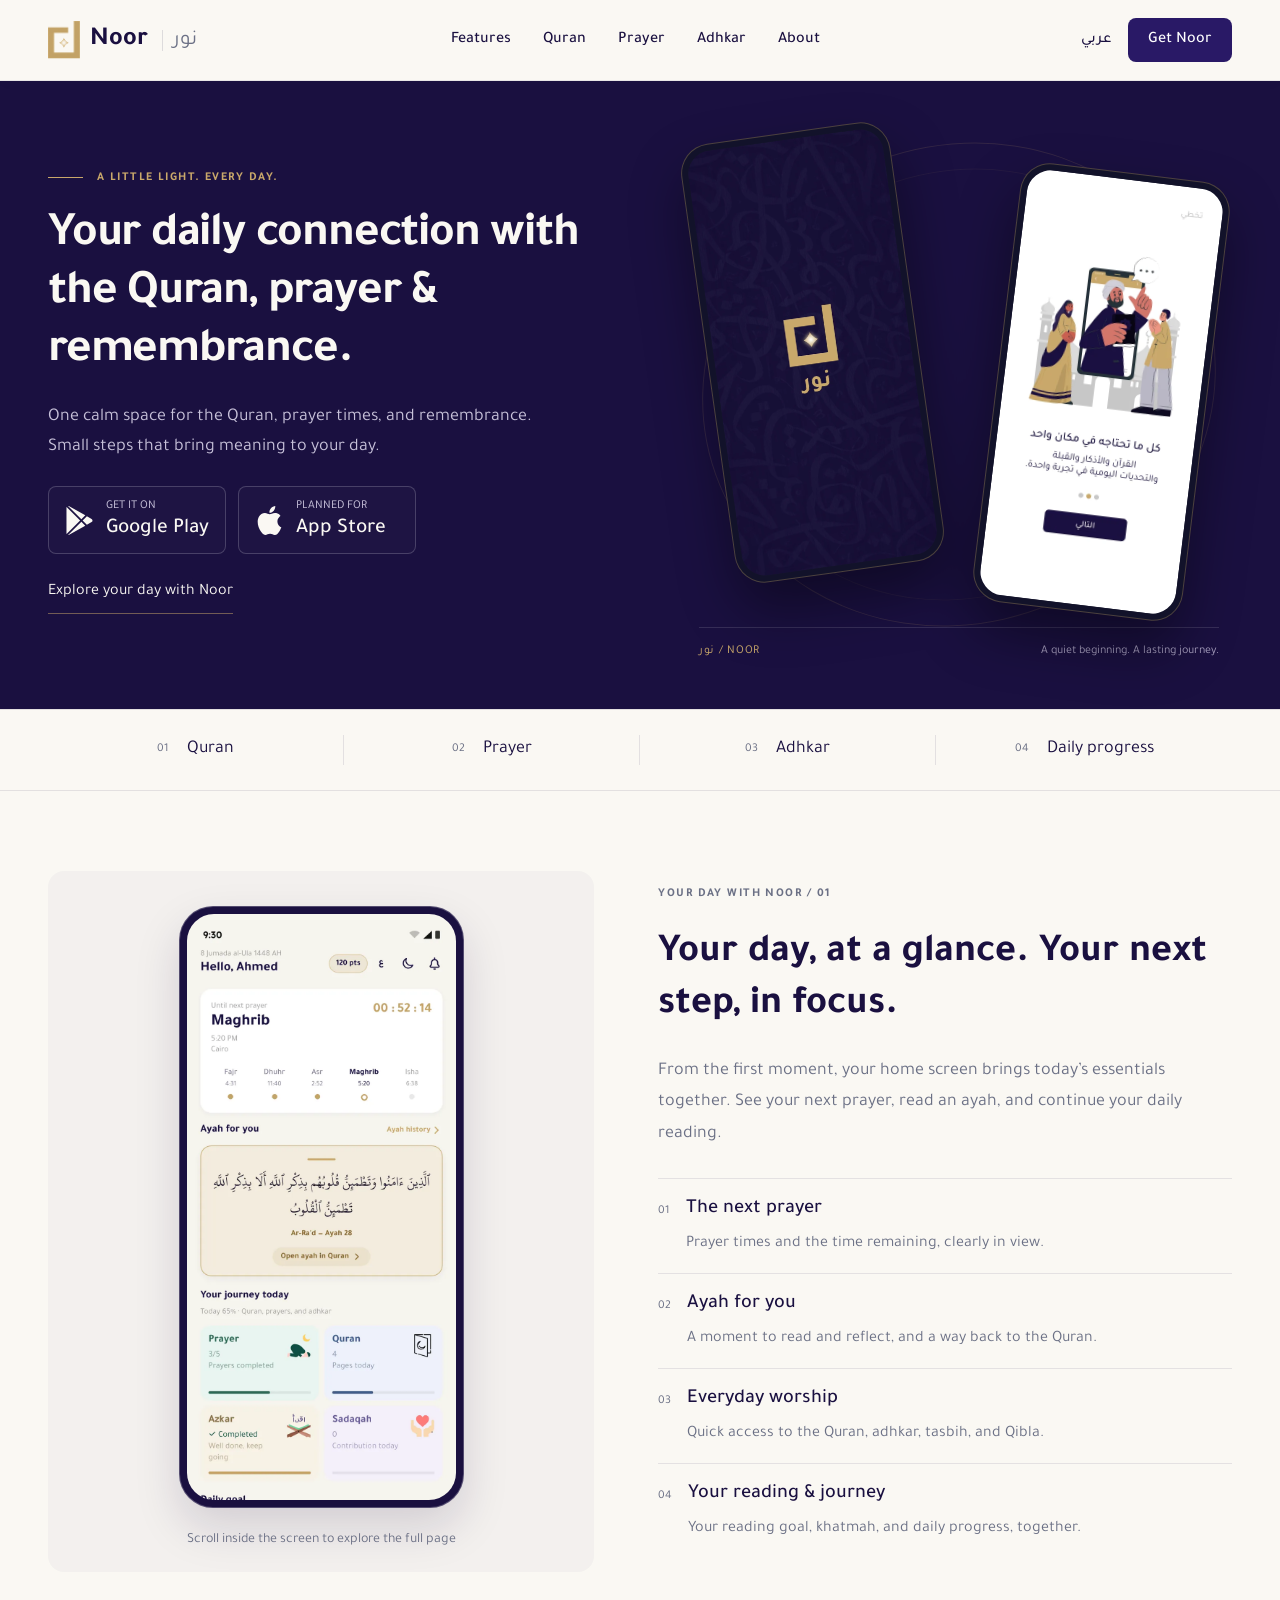
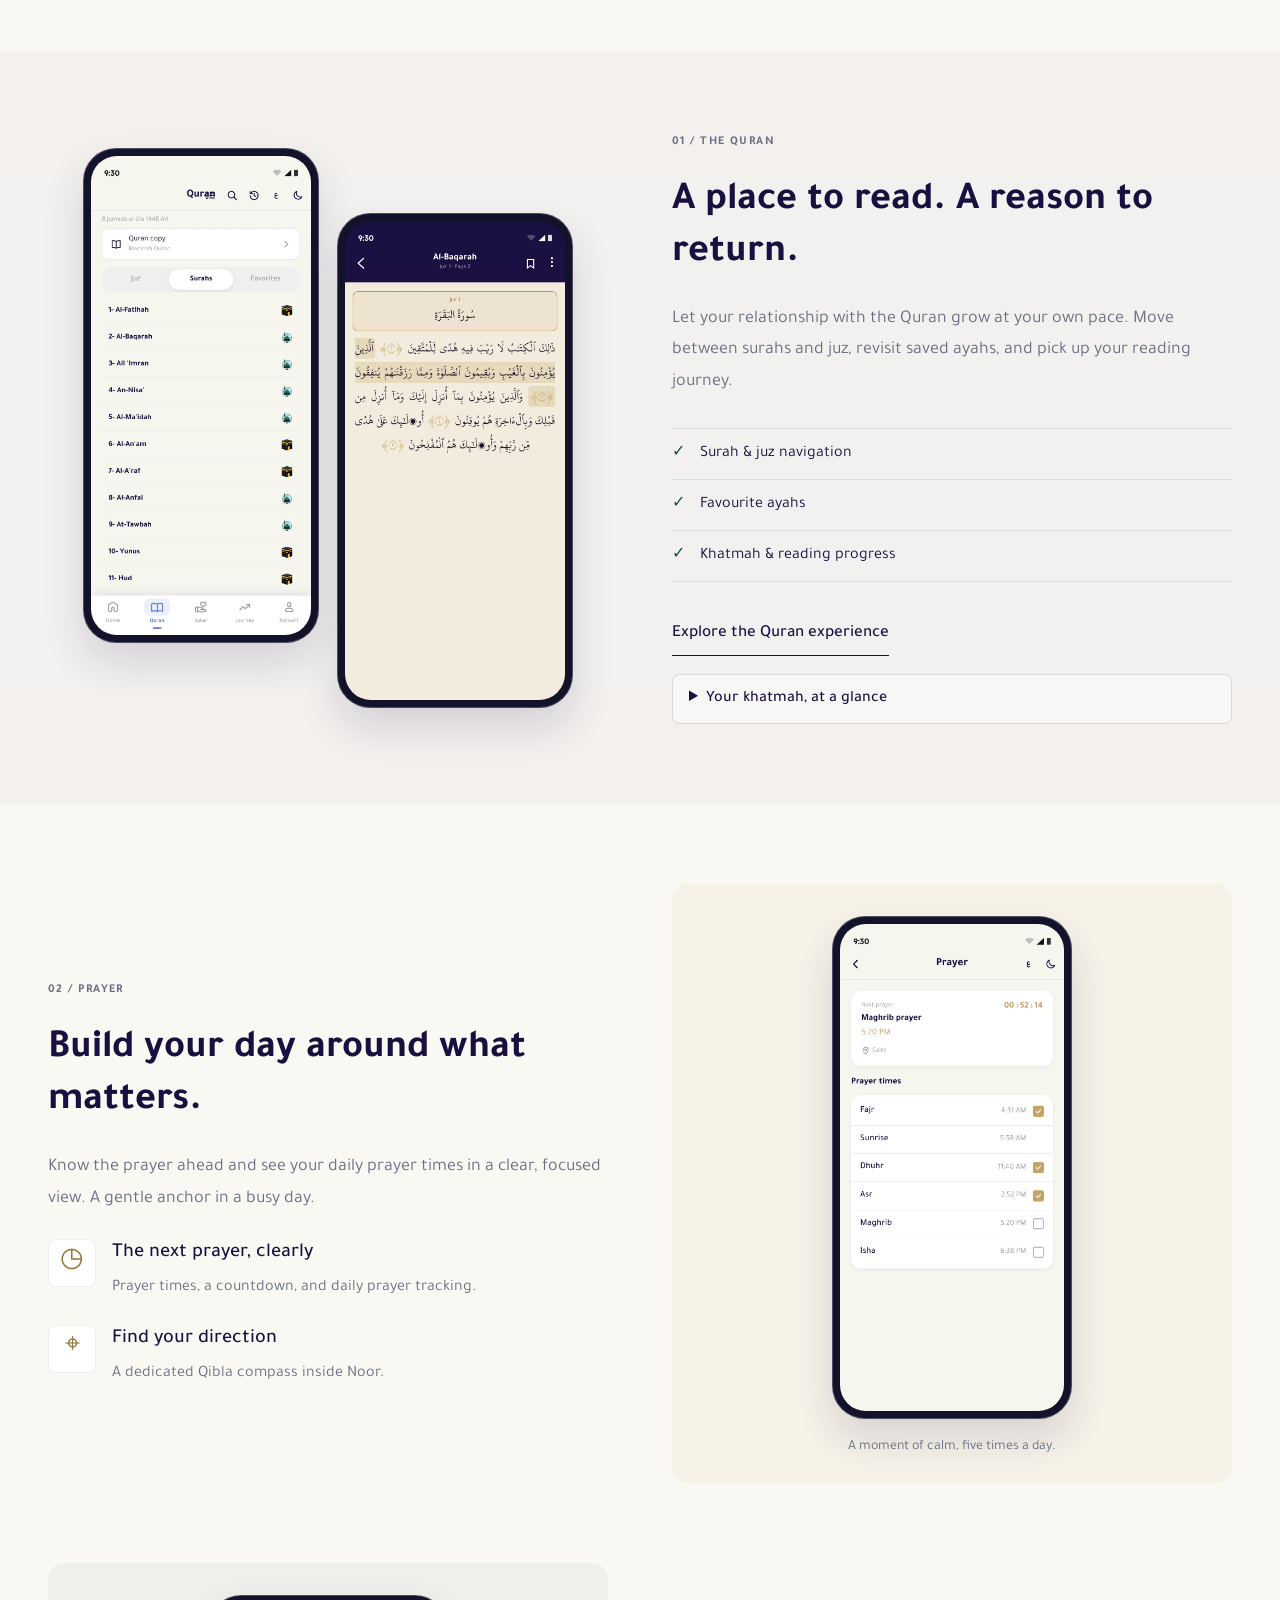
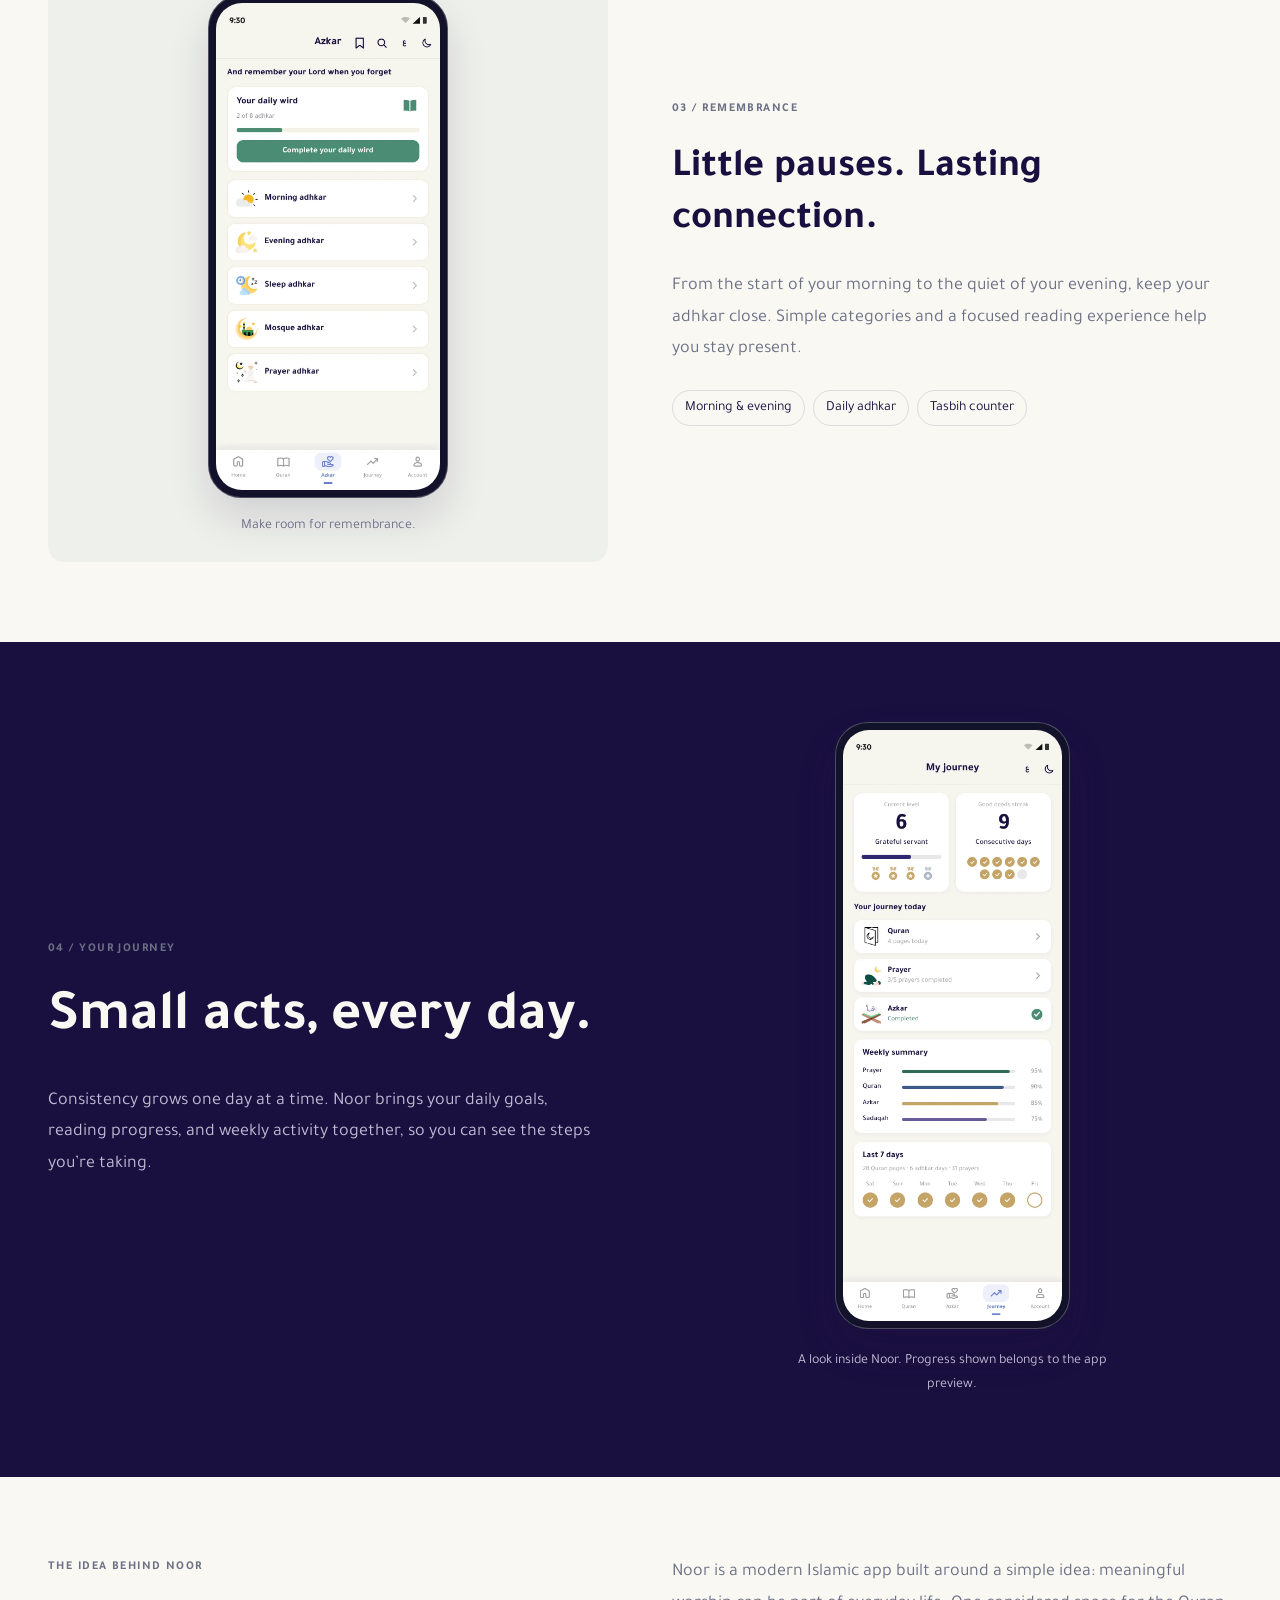
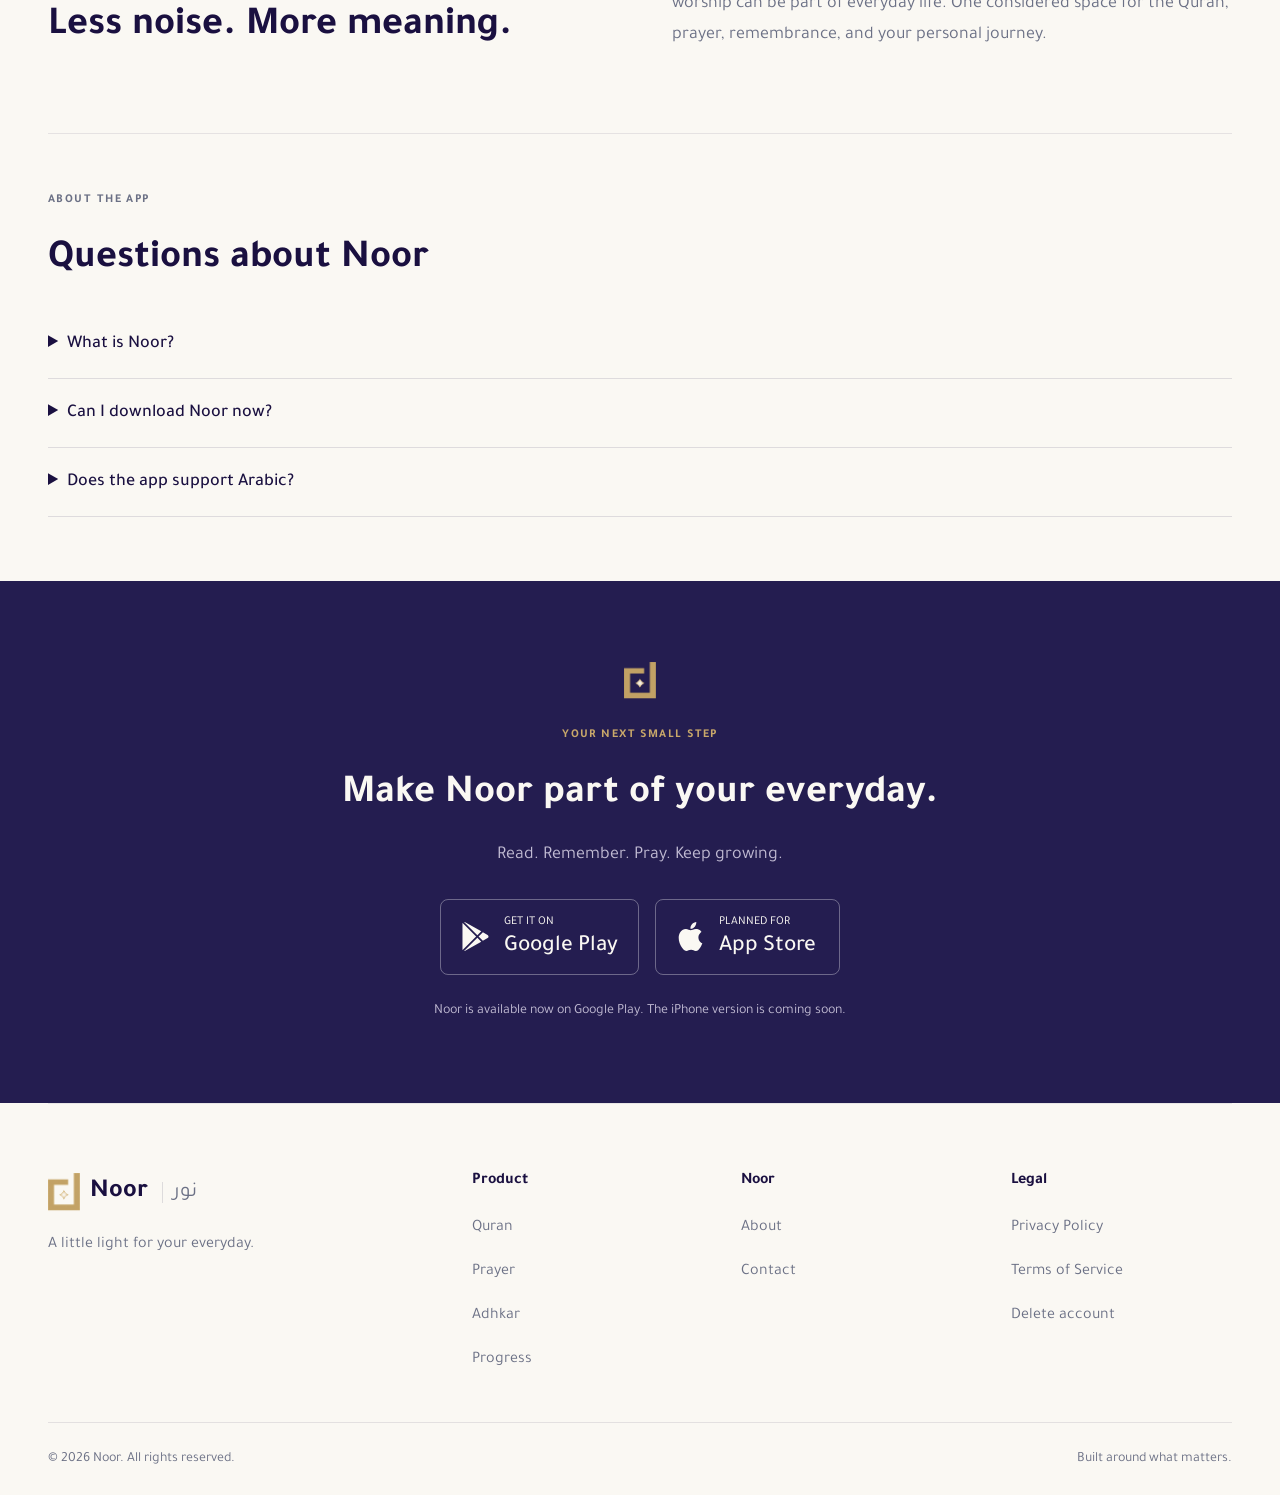
==== commit a53d14d4: "finally" ====
--- a/en/index.html
+++ b/en/index.html
@@ -1,16 +1,16 @@
 <!doctype html>
-<html lang="en" dir="ltr"><head><meta charset="utf-8"><meta name="viewport" content="width=device-width, initial-scale=1"><title>Noor — Quran, Prayer Times &amp; Adhkar App</title><meta name="description" content="Discover Noor, an Islamic app for Quran reading, khatmah progress, prayer times, adhkar, tasbih and Qibla. Explore the app ahead of launch."><meta property="og:title" content="Noor — Quran, Prayer Times &amp; Adhkar App"><meta property="og:description" content="Discover Noor, an Islamic app for Quran reading, khatmah progress, prayer times, adhkar, tasbih and Qibla. Explore the app ahead of launch."><meta property="og:type" content="website"><meta property="og:image" content="https://noor-daily-companion.kimberlysmithv894339.chatgpt.site/assets/noor-share-original.jpg"><meta property="og:image:width" content="1200"><meta property="og:image:height" content="630"><meta property="og:image:type" content="image/jpeg"><meta property="og:image:alt" content="نور — رفيقك اليومي في رحلتك الإيمانية"><meta name="twitter:image" content="https://noor-daily-companion.kimberlysmithv894339.chatgpt.site/assets/noor-share-original.jpg"><meta name="twitter:card" content="summary_large_image"><meta name="twitter:title" content="Noor — Quran, Prayer Times &amp; Adhkar App"><meta name="twitter:description" content="Discover Noor, an Islamic app for Quran reading, khatmah progress, prayer times, adhkar, tasbih and Qibla. Explore the app ahead of launch."><link rel="canonical" href="https://noor-daily-companion.kimberlysmithv894339.chatgpt.site/en/"><link rel="icon" href="/assets/logo-transparent.png"><link rel="stylesheet" href="/style.css"><script src="/config.js" defer></script><script src="/app.js" defer></script><meta name="robots" content="index,follow,max-image-preview:large"><meta property="og:url" content="https://noor-daily-companion.kimberlysmithv894339.chatgpt.site/en/"><meta property="og:locale" content="en_US"><meta property="og:locale:alternate" content="ar_AR"><meta property="og:site_name" content="Noor — نور"><link rel="alternate" hreflang="ar" href="https://noor-daily-companion.kimberlysmithv894339.chatgpt.site/"><link rel="alternate" hreflang="en" href="https://noor-daily-companion.kimberlysmithv894339.chatgpt.site/en/"><link rel="alternate" hreflang="x-default" href="https://noor-daily-companion.kimberlysmithv894339.chatgpt.site/"><script type="application/ld+json">{"@context": "https://schema.org", "@graph": [{"@type": "Organization", "@id": "https://noor-daily-companion.kimberlysmithv894339.chatgpt.site/#organization", "name": "Noor — نور", "url": "https://noor-daily-companion.kimberlysmithv894339.chatgpt.site/", "logo": {"@type": "ImageObject", "url": "https://noor-daily-companion.kimberlysmithv894339.chatgpt.site/assets/logo-transparent.png"}}, {"@type": "WebSite", "@id": "https://noor-daily-companion.kimberlysmithv894339.chatgpt.site/#website", "url": "https://noor-daily-companion.kimberlysmithv894339.chatgpt.site/", "name": "Noor — نور", "inLanguage": ["ar", "en"], "publisher": {"@id": "https://noor-daily-companion.kimberlysmithv894339.chatgpt.site/#organization"}}, {"@type": "WebPage", "@id": "https://noor-daily-companion.kimberlysmithv894339.chatgpt.site/en/#webpage", "url": "https://noor-daily-companion.kimberlysmithv894339.chatgpt.site/en/", "name": "Noor — Quran, Prayer Times & Adhkar App", "description": "Discover Noor, an Islamic app for Quran reading, khatmah progress, prayer times, adhkar, tasbih and Qibla. Explore the app ahead of launch.", "inLanguage": "en", "isPartOf": {"@id": "https://noor-daily-companion.kimberlysmithv894339.chatgpt.site/#website"}, "about": {"@id": "https://noor-daily-companion.kimberlysmithv894339.chatgpt.site/#app"}}, {"@type": "SoftwareApplication", "@id": "https://noor-daily-companion.kimberlysmithv894339.chatgpt.site/#app", "name": "Noor — نور", "applicationCategory": "LifestyleApplication", "description": "Noor is an Islamic app that brings together Quran reading, prayer times, adhkar, tasbih, Qibla, and reading progress.", "url": "https://noor-daily-companion.kimberlysmithv894339.chatgpt.site/", "publisher": {"@id": "https://noor-daily-companion.kimberlysmithv894339.chatgpt.site/#organization"}}]}</script></head>
+<html lang="en" dir="ltr"><head><meta charset="utf-8"><meta name="viewport" content="width=device-width, initial-scale=1"><title>Noor — Quran, Prayer Times &amp; Adhkar App</title><meta name="description" content="Noor: prayer times and adhan, the Holy Quran with tafsir, a Qibla finder, morning and evening adhkar and a tasbeeh counter. Get it on Google Play."><meta property="og:title" content="Noor — Quran, Prayer Times &amp; Adhkar App"><meta property="og:description" content="Noor: prayer times and adhan, the Holy Quran with tafsir, a Qibla finder, morning and evening adhkar and a tasbeeh counter. Get it on Google Play."><meta property="og:type" content="website"><meta property="og:image" content="https://noor-daily-roan.vercel.app/assets/noor-share-original.jpg"><meta property="og:image:width" content="1200"><meta property="og:image:height" content="630"><meta property="og:image:type" content="image/jpeg"><meta property="og:image:alt" content="نور — رفيقك اليومي في رحلتك الإيمانية"><meta name="twitter:image" content="https://noor-daily-roan.vercel.app/assets/noor-share-original.jpg"><meta name="twitter:card" content="summary_large_image"><meta name="twitter:title" content="Noor — Quran, Prayer Times &amp; Adhkar App"><meta name="twitter:description" content="Noor: prayer times and adhan, the Holy Quran with tafsir, a Qibla finder, morning and evening adhkar and a tasbeeh counter. Get it on Google Play."><link rel="canonical" href="https://noor-daily-roan.vercel.app/en/"><link rel="icon" href="/assets/logo-transparent.png"><link rel="stylesheet" href="/style.css"><script src="/config.js" defer></script><script src="/app.js" defer></script><meta name="robots" content="index,follow,max-image-preview:large"><meta property="og:url" content="https://noor-daily-roan.vercel.app/en/"><meta property="og:locale" content="en_US"><meta property="og:locale:alternate" content="ar_AR"><meta property="og:site_name" content="Noor — نور"><link rel="alternate" hreflang="ar" href="https://noor-daily-roan.vercel.app/"><link rel="alternate" hreflang="en" href="https://noor-daily-roan.vercel.app/en/"><link rel="alternate" hreflang="x-default" href="https://noor-daily-roan.vercel.app/"><script type="application/ld+json">{"@context": "https://schema.org", "@graph": [{"@type": "Organization", "@id": "https://noor-daily-roan.vercel.app/#organization", "name": "Noor — نور", "url": "https://noor-daily-roan.vercel.app/", "logo": {"@type": "ImageObject", "url": "https://noor-daily-roan.vercel.app/assets/logo-transparent.png"}}, {"@type": "WebSite", "@id": "https://noor-daily-roan.vercel.app/#website", "url": "https://noor-daily-roan.vercel.app/", "name": "Noor — نور", "inLanguage": ["ar", "en"], "publisher": {"@id": "https://noor-daily-roan.vercel.app/#organization"}}, {"@type": "WebPage", "@id": "https://noor-daily-roan.vercel.app/en/#webpage", "url": "https://noor-daily-roan.vercel.app/en/", "name": "Noor — Quran, Prayer Times & Adhkar App", "description": "Noor: prayer times and adhan, the Holy Quran with tafsir, a Qibla finder, morning and evening adhkar and a tasbeeh counter. Get it on Google Play.", "inLanguage": "en", "isPartOf": {"@id": "https://noor-daily-roan.vercel.app/#website"}, "about": {"@id": "https://noor-daily-roan.vercel.app/#app"}}, {"@type": "SoftwareApplication", "@id": "https://noor-daily-roan.vercel.app/#app", "name": "Noor — نور", "applicationCategory": "LifestyleApplication", "operatingSystem": "Android", "installUrl": "https://play.google.com/store/apps/details?id=com.noor.mobile", "downloadUrl": "https://play.google.com/store/apps/details?id=com.noor.mobile", "sameAs": ["https://play.google.com/store/apps/details?id=com.noor.mobile"], "description": "Noor is an Islamic app that brings together Quran reading, prayer times, adhkar, tasbih, Qibla, and reading progress.", "url": "https://noor-daily-roan.vercel.app/", "publisher": {"@id": "https://noor-daily-roan.vercel.app/#organization"}}]}</script></head>
 <body><a class="skip" href="/en/#main" data-en="Skip to content" data-ar="انتقل إلى المحتوى">Skip to content</a>
-<header><div class="wrap head"><a class="brand" href="/en/#" aria-label="Noor home"><img src="[data-uri]" width="32" height="39" alt=""><span>Noor <span class="arabic-name">نور</span></span></a><nav id="navigation" aria-label="Main navigation"><a href="/en/#home-experience" data-en="Features" data-ar="المميزات">Features</a><a href="/en/#quran" data-en="Quran" data-ar="القرآن">Quran</a><a href="/en/#prayer" data-en="Prayer" data-ar="الصلاة">Prayer</a><a href="/en/#adhkar" data-en="Adhkar" data-ar="الأذكار">Adhkar</a><a href="/en/#about" data-en="About" data-ar="عن نور">About</a></nav><div class="head-actions"><a class="lang" id="language" href="/" lang="ar" hreflang="ar" aria-label="عرض الموقع بالعربية">عربي</a><a class="button small" href="/en/#download" data-en="Get Noor" data-ar="احصل على نور">Get Noor</a><button class="menu" id="menu" aria-expanded="false" aria-controls="navigation" aria-label="Open navigation">☰</button></div></div></header>
-<main id="main"><div class="hero-shell"><section class="hero wrap"><div class="hero-copy"><div class="eyebrow"><span class="line"></span><span class="" data-ar="نورٌ يرافق رحلتك" data-en="A LITTLE LIGHT. EVERY DAY.">A LITTLE LIGHT. EVERY DAY.</span></div><h1 class="" data-ar="صلتك اليومية بالقرآن والصلاة والذكر." data-en="Your daily connection with the Quran, prayer & remembrance.">Your daily connection with the Quran, prayer &amp; remembrance.</h1><p class="" data-ar="مساحة واحدة هادئة للقرآن ومواقيت الصلاة والأذكار. وخطوات صغيرة تمنح يومك معنى." data-en="One calm space for the Quran, prayer times, and remembrance. Small steps that bring meaning to your day.">One calm space for the Quran, prayer times, and remembrance. Small steps that bring meaning to your day.</p><div class="store-buttons hero-stores"><a href="/en/#launch-info" data-config="GOOGLE_PLAY_URL"><svg aria-hidden="true" focusable="false" fill="currentColor" role="img" viewBox="0 0 24 24" xmlns="http://www.w3.org/2000/svg"><path d="M22.018 13.298l-3.919 2.218-3.515-3.493 3.543-3.521 3.891 2.202a1.49 1.49 0 0 1 0 2.594zM1.337.924a1.486 1.486 0 0 0-.112.568v21.017c0 .217.045.419.124.6l11.155-11.087L1.337.924zm12.207 10.065l3.258-3.238L3.45.195a1.466 1.466 0 0 0-.946-.179l11.04 10.973zm0 2.067l-11 10.933c.298.036.612-.016.906-.183l13.324-7.54-3.23-3.21z"/></svg><span><small class="" data-ar="قريباً على" data-en="COMING SOON ON">COMING SOON ON</small><b dir="ltr">Google Play</b></span></a><a href="/en/#launch-info" data-config="APP_STORE_URL"><svg aria-hidden="true" focusable="false" fill="currentColor" role="img" viewBox="0 0 24 24" xmlns="http://www.w3.org/2000/svg"><path d="M12.152 6.896c-.948 0-2.415-1.078-3.96-1.04-2.04.027-3.91 1.183-4.961 3.014-2.117 3.675-.546 9.103 1.519 12.09 1.013 1.454 2.208 3.09 3.792 3.039 1.52-.065 2.09-.987 3.935-.987 1.831 0 2.35.987 3.96.948 1.637-.026 2.676-1.48 3.676-2.948 1.156-1.688 1.636-3.325 1.662-3.415-.039-.013-3.182-1.221-3.22-4.857-.026-3.04 2.48-4.494 2.597-4.559-1.429-2.09-3.623-2.324-4.39-2.376-2-.156-3.675 1.09-4.61 1.09zM15.53 3.83c.843-1.012 1.4-2.427 1.245-3.83-1.207.052-2.662.805-3.532 1.818-.78.896-1.454 2.338-1.273 3.714 1.338.104 2.715-.688 3.559-1.701"/></svg><span><small class="" data-ar="لاحقاً على" data-en="PLANNED FOR">PLANNED FOR</small><b dir="ltr">App Store</b></span></a></div><a class="hero-explore" href="/en/#home-experience" data-ar="اكتشف يومك مع نور" data-en="Explore your day with Noor">Explore your day with Noor</a><div class="hero-note" data-ar="التطبيق قيد التجهيز للإطلاق" data-en="Preparing for launch">Preparing for launch</div></div><div class="hero-art hero-new"><div class="hero-orbit" aria-hidden="true"></div><div class="phone splash-phone"><img src="[data-uri]" width="941" height="2048" alt="شاشة افتتاح نور / Noor splash screen"></div><div class="phone onboarding-phone"><img src="[data-uri]" width="402" height="874" alt="شاشة التعريف بتطبيق نور / Noor onboarding screen"></div><div class="hero-art-footer"><span>نور / NOOR</span><span class="" data-ar="بداية هادئة، لرحلة تستمرّ." data-en="A quiet beginning. A lasting journey.">A quiet beginning. A lasting journey.</span></div></div></section></div>
+<header><div class="wrap head"><a class="brand" href="/en/#" aria-label="Noor home"><img src="[data-uri]" width="32" height="39" alt=""><span>Noor <span class="arabic-name">نور</span></span></a><nav id="navigation" aria-label="Main navigation"><a href="/en/#home-experience" data-en="Features" data-ar="المميزات">Features</a><a href="/en/#quran" data-en="Quran" data-ar="القرآن">Quran</a><a href="/en/#prayer" data-en="Prayer" data-ar="الصلاة">Prayer</a><a href="/en/#adhkar" data-en="Adhkar" data-ar="الأذكار">Adhkar</a><a href="/en/#about" data-en="About" data-ar="عن نور">About</a></nav><div class="head-actions"><a class="lang" id="language" href="/" lang="ar" hreflang="ar" aria-label="عرض الموقع بالعربية">عربي</a><a class="button small" href="https://play.google.com/store/apps/details?id=com.noor.mobile" target="_blank" rel="noopener" data-en="Get Noor" data-ar="احصل على نور">Get Noor</a><button class="menu" id="menu" aria-expanded="false" aria-controls="navigation" aria-label="Open navigation">☰</button></div></div></header>
+<main id="main"><div class="hero-shell"><section class="hero wrap"><div class="hero-copy"><div class="eyebrow"><span class="line"></span><span class="" data-ar="نورٌ يرافق رحلتك" data-en="A LITTLE LIGHT. EVERY DAY.">A LITTLE LIGHT. EVERY DAY.</span></div><h1 class="" data-ar="صلتك اليومية بالقرآن والصلاة والذكر." data-en="Your daily connection with the Quran, prayer & remembrance.">Your daily connection with the Quran, prayer &amp; remembrance.</h1><p class="" data-ar="مساحة واحدة هادئة للقرآن ومواقيت الصلاة والأذكار. وخطوات صغيرة تمنح يومك معنى." data-en="One calm space for the Quran, prayer times, and remembrance. Small steps that bring meaning to your day.">One calm space for the Quran, prayer times, and remembrance. Small steps that bring meaning to your day.</p><div class="store-buttons hero-stores"><a href="https://play.google.com/store/apps/details?id=com.noor.mobile" target="_blank" rel="noopener"><svg aria-hidden="true" focusable="false" fill="currentColor" role="img" viewBox="0 0 24 24" xmlns="http://www.w3.org/2000/svg"><path d="M22.018 13.298l-3.919 2.218-3.515-3.493 3.543-3.521 3.891 2.202a1.49 1.49 0 0 1 0 2.594zM1.337.924a1.486 1.486 0 0 0-.112.568v21.017c0 .217.045.419.124.6l11.155-11.087L1.337.924zm12.207 10.065l3.258-3.238L3.45.195a1.466 1.466 0 0 0-.946-.179l11.04 10.973zm0 2.067l-11 10.933c.298.036.612-.016.906-.183l13.324-7.54-3.23-3.21z"/></svg><span><small class="" data-ar="حمّله من" data-en="GET IT ON">GET IT ON</small><b dir="ltr">Google Play</b></span></a><a href="/en/#launch-info" data-config="APP_STORE_URL"><svg aria-hidden="true" focusable="false" fill="currentColor" role="img" viewBox="0 0 24 24" xmlns="http://www.w3.org/2000/svg"><path d="M12.152 6.896c-.948 0-2.415-1.078-3.96-1.04-2.04.027-3.91 1.183-4.961 3.014-2.117 3.675-.546 9.103 1.519 12.09 1.013 1.454 2.208 3.09 3.792 3.039 1.52-.065 2.09-.987 3.935-.987 1.831 0 2.35.987 3.96.948 1.637-.026 2.676-1.48 3.676-2.948 1.156-1.688 1.636-3.325 1.662-3.415-.039-.013-3.182-1.221-3.22-4.857-.026-3.04 2.48-4.494 2.597-4.559-1.429-2.09-3.623-2.324-4.39-2.376-2-.156-3.675 1.09-4.61 1.09zM15.53 3.83c.843-1.012 1.4-2.427 1.245-3.83-1.207.052-2.662.805-3.532 1.818-.78.896-1.454 2.338-1.273 3.714 1.338.104 2.715-.688 3.559-1.701"/></svg><span><small class="" data-ar="لاحقاً على" data-en="PLANNED FOR">PLANNED FOR</small><b dir="ltr">App Store</b></span></a></div><a class="hero-explore" href="/en/#home-experience" data-ar="اكتشف يومك مع نور" data-en="Explore your day with Noor">Explore your day with Noor</a><div class="hero-note" data-ar="متاح الآن على Google Play" data-en="Available now on Google Play">Available now on Google Play</div></div><div class="hero-art hero-new"><div class="hero-orbit" aria-hidden="true"></div><div class="phone splash-phone"><img src="[data-uri]" width="941" height="2048" alt="شاشة افتتاح نور / Noor splash screen"></div><div class="phone onboarding-phone"><img src="[data-uri]" width="402" height="874" alt="شاشة التعريف بتطبيق نور / Noor onboarding screen"></div><div class="hero-art-footer"><span>نور / NOOR</span><span class="" data-ar="بداية هادئة، لرحلة تستمرّ." data-en="A quiet beginning. A lasting journey.">A quiet beginning. A lasting journey.</span></div></div></section></div>
 <div class="value-strip"><div class="wrap"><span><b>01</b><span data-en="Quran" data-ar="القرآن">Quran</span></span><span><b>02</b><span data-en="Prayer" data-ar="الصلاة">Prayer</span></span><span><b>03</b><span data-en="Adhkar" data-ar="الأذكار">Adhkar</span></span><span><b>04</b><span data-en="Daily progress" data-ar="التقدّم اليومي">Daily progress</span></span></div></div>
-<section id="home-experience" class="home-experience wrap reveal"><div class="home-visual"><div class="home-phone phone"><div class="home-scroll" tabindex="0" aria-label="تصفّح صورة الصفحة الرئيسية للتطبيق / Scroll the app home screenshot"><img src="[data-uri]" width="372" height="2048" alt="الصفحة الرئيسية لنور: الصلاة وآية اليوم والأذكار وتقدّم الختمة / Noor home screen"></div></div><p class="home-hint" data-ar="مرّر داخل الشاشة لاكتشاف الصفحة كاملة" data-en="Scroll inside the screen to explore the full page">Scroll inside the screen to explore the full page</p></div><div class="home-copy"><div class="eyebrow"><span class="" data-ar="يومك مع نور / 01" data-en="YOUR DAY WITH NOOR / 01">YOUR DAY WITH NOOR / 01</span></div><h2 class="" data-ar="يومك في لمحة. وخطوتك التالية واضحة." data-en="Your day, at a glance. Your next step, in focus.">Your day, at a glance. Your next step, in focus.</h2><p class="" data-ar="من أول لحظة، تجمع الصفحة الرئيسية ما تحتاجه اليوم. تعرف موعد صلاتك، تقرأ آية، وتتابع وردك دون تنقّل كثير." data-en="From the first moment, your home screen brings today’s essentials together. See your next prayer, read an ayah, and continue your daily reading.">From the first moment, your home screen brings today’s essentials together. See your next prayer, read an ayah, and continue your daily reading.</p><div class="home-points"><article><span>01</span><div><h3 class="" data-ar="الصلاة القادمة" data-en="The next prayer">The next prayer</h3><p class="" data-ar="المواقيت والوقت المتبقي أمامك، لتبقى الصلاة حاضرة في يومك." data-en="Prayer times and the time remaining, clearly in view.">Prayer times and the time remaining, clearly in view.</p></div></article><article><span>02</span><div><h3 class="" data-ar="آية اليوم" data-en="Ayah of the day">Ayah of the day</h3><p class="" data-ar="لحظة قراءة وتأمّل، تفتح لك باب العودة إلى القرآن." data-en="A moment to read and reflect, and a way back to the Quran.">A moment to read and reflect, and a way back to the Quran.</p></div></article><article><span>03</span><div><h3 class="" data-ar="عباداتك اليومية" data-en="Everyday worship">Everyday worship</h3><p class="" data-ar="وصول سريع للقرآن والأذكار والتسبيح والقبلة في مكان واحد." data-en="Quick access to the Quran, adhkar, tasbih, and Qibla.">Quick access to the Quran, adhkar, tasbih, and Qibla.</p></div></article><article><span>04</span><div><h3 class="" data-ar="وردك ورحلتك" data-en="Your reading & journey">Your reading &amp; journey</h3><p class="" data-ar="هدف القراءة واستكمال الختمة وتقدّمك اليومي، بخطوات واضحة." data-en="Your reading goal, khatmah, and daily progress, together.">Your reading goal, khatmah, and daily progress, together.</p></div></article></div></div></section>
+<section id="home-experience" class="home-experience wrap reveal"><div class="home-visual"><div class="home-phone phone"><div class="home-scroll" tabindex="0" aria-label="تصفّح صورة الصفحة الرئيسية للتطبيق / Scroll the app home screenshot"><img src="[data-uri]